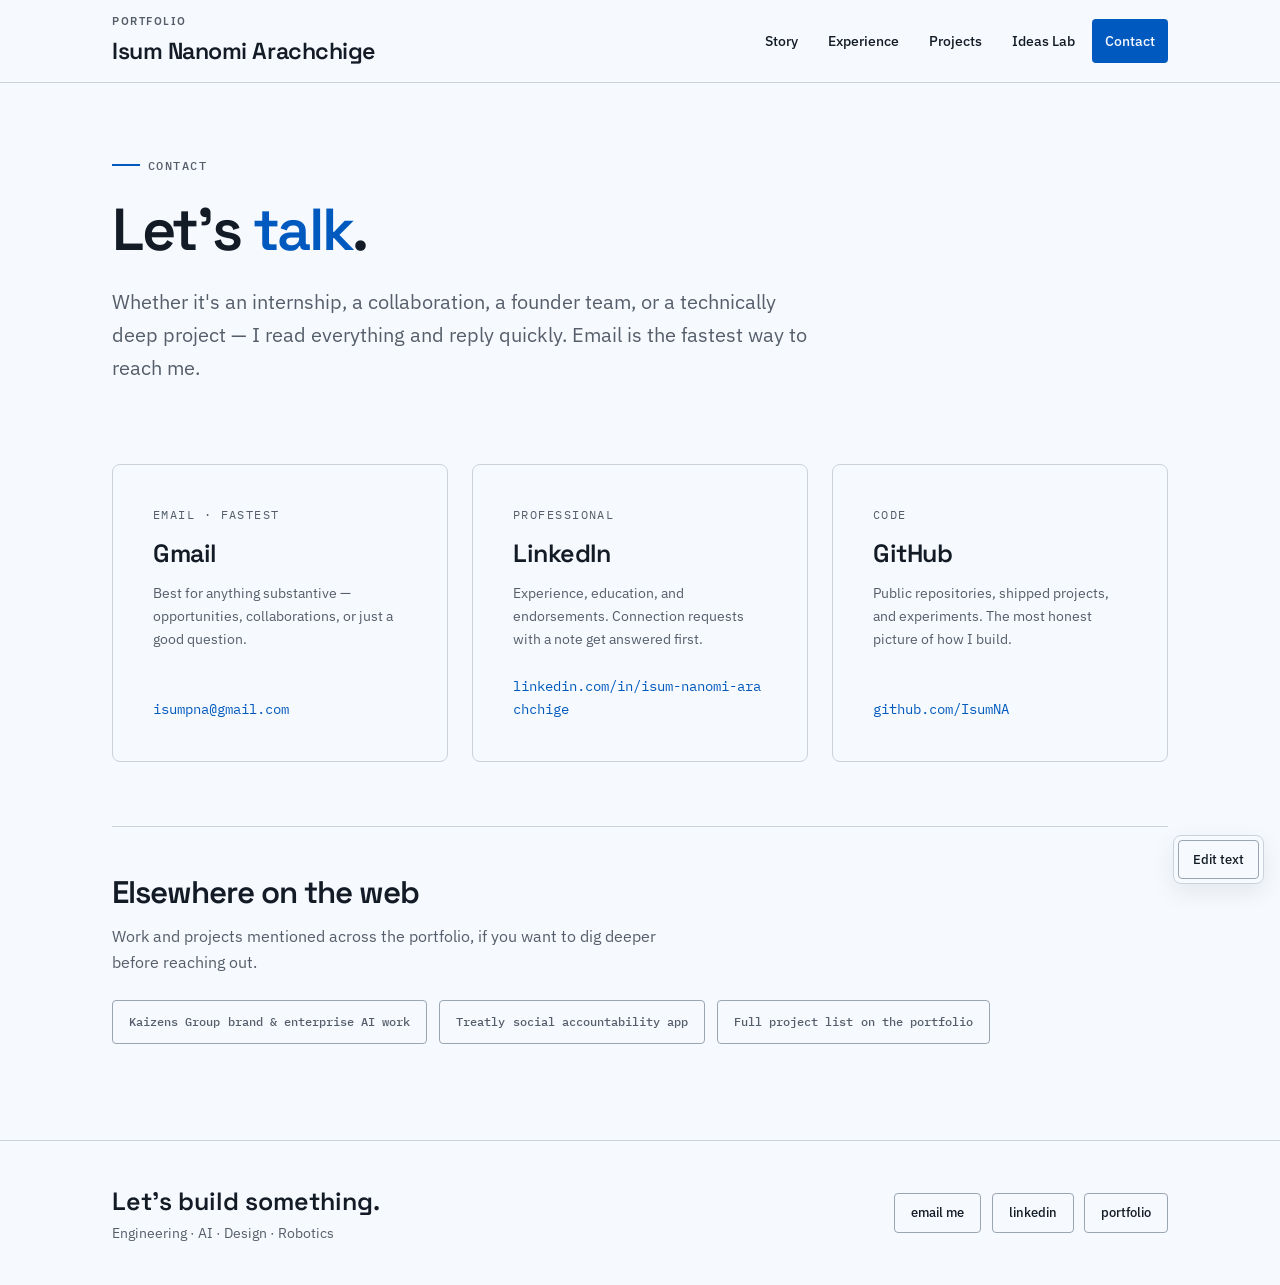
==== contact.html @ bbd3ed32 "Add separate contact page with all links Move contact out of the mailto-only nav button into a dedic" ====
<!DOCTYPE html>
<html lang="en">
<head>
<meta charset="UTF-8">
<meta name="viewport" content="width=device-width, initial-scale=1.0">
<meta name="description" content="Contact Isum Nanomi Arachchige — email, LinkedIn, GitHub, and other links.">
<title>Contact — Isum Nanomi Arachchige</title>
<link rel="preconnect" href="https://fonts.googleapis.com">
<link rel="preconnect" href="https://fonts.gstatic.com" crossorigin>
<link href="https://fonts.googleapis.com/css2?family=IBM+Plex+Mono:wght@400;500&family=IBM+Plex+Sans:wght@400;500;600&family=Space+Grotesk:wght@500;600&display=swap" rel="stylesheet">
<link rel="stylesheet" href="tokens.css">
<style>
/* Hallmark · genre: modern-minimal · theme: Cobalt · standalone contact page matching index.html */
*,*::before,*::after{box-sizing:border-box;margin:0;padding:0}
html{scroll-behavior:smooth}
@media(prefers-reduced-motion:reduce){html{scroll-behavior:auto}*,*::before,*::after{animation:none!important;transition:none!important}}
body{
  background:var(--color-paper);
  color:var(--color-ink);
  font-family:var(--font-body);
  font-size:16px;
  line-height:1.65;
  overflow-x:hidden;
}
a{color:var(--color-accent);text-decoration:none}
a:hover{text-decoration:underline}
.wrap{max-width:var(--page-max);margin:0 auto;padding:0 var(--page-gutter)}

.site-nav{
  position:sticky;
  top:0;
  z-index:var(--z-sticky);
  min-height:var(--nav-h);
  display:flex;
  align-items:center;
  border-block-end:var(--rule-hair) solid var(--color-rule);
  background:var(--color-paper);
}
.site-nav .wrap{
  width:100%;
  display:flex;
  align-items:center;
  justify-content:space-between;
  gap:var(--space-xl);
  padding-block:var(--space-sm);
}
.brand{display:flex;flex-direction:column;gap:2px;color:inherit;text-align:left}
.brand:hover{text-decoration:none}
.brand small{font-size:11px;letter-spacing:.14em;text-transform:uppercase;color:var(--color-muted);font-weight:600}
.brand strong{font-family:var(--font-display);font-size:clamp(1.15rem,2.5vw,1.45rem);font-weight:600;letter-spacing:-.02em}
.nav-links{display:flex;gap:var(--space-2xs);list-style:none;flex-wrap:wrap}
.nav-links a{
  display:inline-flex;
  align-items:center;
  min-height:var(--control-h);
  font-size:14px;
  font-weight:500;
  color:var(--color-ink);
  padding-inline:var(--space-sm);
  border-radius:var(--radius-xs);
  border:1px solid transparent;
  transition:background var(--dur-micro) var(--ease-out);
}
.nav-links a:hover{background:var(--color-paper-2);text-decoration:none}
.nav-links a.btn-contact{background:var(--color-accent);color:var(--color-accent-ink)}
.nav-links a.btn-contact:hover{background:var(--color-accent);color:var(--color-accent-ink)}

.contact-hero{padding-block:var(--space-2xl) var(--space-xl)}
.eyebrow{
  display:inline-flex;
  align-items:center;
  gap:8px;
  font-family:var(--font-mono);
  font-size:12px;
  font-weight:500;
  letter-spacing:.12em;
  text-transform:uppercase;
  color:var(--color-muted);
  margin-block-end:var(--space-lg);
}
.eyebrow::before{content:'';width:28px;height:2px;background:var(--color-accent)}
.contact-hero h1{
  max-width:16ch;
  font-family:var(--font-display);
  font-size:var(--text-display-s);
  font-weight:600;
  line-height:1.04;
  letter-spacing:-.04em;
}
.contact-hero h1 em{font-style:normal;color:var(--color-accent)}
.contact-hero .lead{
  max-width:58ch;
  color:var(--color-muted);
  font-size:var(--text-md);
  margin-block-start:var(--space-lg);
}

.contact-section{padding-block:var(--space-xl) var(--space-3xl)}
.channel-grid{display:grid;grid-template-columns:repeat(3,minmax(0,1fr));gap:var(--space-lg)}
.channel-card{
  display:flex;
  flex-direction:column;
  gap:var(--space-xs);
  padding:var(--space-xl);
  border:var(--rule-hair) solid var(--color-rule);
  border-radius:var(--radius-md);
  background:var(--color-paper);
  color:inherit;
  transition:background var(--dur-short) var(--ease-out);
}
.channel-card:hover{background:var(--color-paper-2);text-decoration:none}
.channel-card .ch-label{
  font-family:var(--font-mono);
  font-size:var(--text-xs);
  letter-spacing:.12em;
  text-transform:uppercase;
  color:var(--color-muted);
}
.channel-card h2{
  font-family:var(--font-display);
  font-size:var(--text-lg);
  font-weight:600;
  letter-spacing:-.02em;
  color:var(--color-ink);
}
.channel-card p{color:var(--color-muted);font-size:var(--text-sm)}
.channel-card .ch-value{
  margin-block-start:auto;
  padding-block-start:var(--space-md);
  font-family:var(--font-mono);
  font-size:var(--text-sm);
  color:var(--color-accent);
  word-break:break-all;
}

.elsewhere{
  margin-block-start:var(--space-2xl);
  padding-block-start:var(--space-xl);
  border-block-start:var(--rule-hair) solid var(--color-rule);
}
.elsewhere h2{
  font-family:var(--font-display);
  font-size:var(--text-xl);
  font-weight:600;
  letter-spacing:-.03em;
  margin-block-end:var(--space-2xs);
}
.elsewhere > p{color:var(--color-muted);max-width:58ch;margin-block-end:var(--space-lg)}
.link-list{display:flex;flex-wrap:wrap;gap:var(--space-sm);list-style:none}
.link-list a{
  display:inline-flex;
  align-items:center;
  gap:8px;
  min-height:var(--control-h);
  padding-inline:var(--space-md);
  font-size:14px;
  font-weight:500;
  color:var(--color-ink);
  border:var(--rule-hair) solid var(--color-rule-strong);
  border-radius:var(--radius-xs);
  background:var(--color-paper);
  transition:background var(--dur-micro) var(--ease-out);
}
.link-list a:hover{background:var(--color-paper-2);text-decoration:none}
.link-list a span{font-family:var(--font-mono);font-size:var(--text-xs);color:var(--color-muted)}

.site-footer{
  padding-block:var(--space-xl);
  border-block-start:var(--rule-hair) solid var(--color-rule);
  color:var(--color-muted);
}
.site-footer .wrap{display:flex;flex-wrap:wrap;align-items:center;justify-content:space-between;gap:var(--space-lg)}
.site-footer h2{font-family:var(--font-display);font-size:var(--text-lg);font-weight:600;color:var(--color-ink)}
.site-footer p{font-size:14px}
.flinks{display:flex;flex-wrap:wrap;gap:.65rem}
.flinks a{
  font-size:13px;
  font-weight:500;
  padding:8px 16px;
  border-radius:var(--radius-xs);
  border:var(--rule-hair) solid var(--color-rule-strong);
  color:var(--color-ink);
}
.flinks a:hover{background:var(--color-paper-2);text-decoration:none}

.edit-toolbar{
  position:fixed;
  inset:auto var(--space-md) var(--space-md) auto;
  z-index:var(--z-toast);
  display:flex;
  align-items:center;
  gap:var(--space-2xs);
  padding:var(--space-2xs);
  border:var(--rule-hair) solid var(--color-rule);
  border-radius:var(--radius-md);
  background:var(--color-paper);
  box-shadow:var(--shadow-tight);
}
.edit-toolbar__status{
  display:none;
  padding-inline:var(--space-sm);
  font:500 var(--text-xs)/1.2 var(--font-mono);
  color:var(--color-muted);
  white-space:nowrap;
}
.edit-btn{
  font:inherit;
  font-size:13px;
  font-weight:500;
  padding:8px 14px;
  border:var(--rule-hair) solid var(--color-rule-strong);
  border-radius:var(--radius-xs);
  background:var(--color-paper);
  color:var(--color-ink);
  cursor:pointer;
}
.edit-btn:hover{background:var(--color-paper-2)}
.edit-btn[data-variant="primary"]{background:var(--color-accent);color:var(--color-accent-ink);border-color:var(--color-accent)}
.edit-toolbar [data-edit-action="save"],.edit-toolbar [data-edit-action="cancel"],.edit-toolbar [data-edit-action="reset"]{display:none}
.is-editing .edit-toolbar__status,
.is-editing .edit-toolbar [data-edit-action="save"],
.is-editing .edit-toolbar [data-edit-action="cancel"],
.is-editing .edit-toolbar [data-edit-action="reset"]{display:inline-flex}
.is-editing .edit-toolbar [data-edit-action="edit"]{display:none}
.editable-fragment[contenteditable="true"]{
  background:var(--color-paper-2);
  outline:2px dashed var(--color-accent);
  outline-offset:2px;
  border-radius:2px;
}

@media(max-width:59.99rem){
  .channel-grid{grid-template-columns:1fr}
}
@media(max-width:39.99rem){
  .contact-hero{padding-block:var(--space-xl)}
  .contact-hero h1{font-size:clamp(2.35rem,12vw,3rem)}
  .nav-links a{font-size:12px;padding-inline:10px}
  .site-footer .wrap{display:grid;grid-template-columns:1fr}
  .edit-toolbar{inset:auto var(--space-sm) var(--space-sm)}
  .edit-toolbar__status{display:none!important}
}
</style>
</head>
<body>

<div class="edit-toolbar" id="edit-toolbar" aria-label="Page text editor">
  <span class="edit-toolbar__status" id="edit-status" aria-live="polite">Text changes save on this browser</span>
  <button class="edit-btn" type="button" data-edit-action="edit">Edit text</button>
  <button class="edit-btn" type="button" data-edit-action="save" data-variant="primary">Save changes</button>
  <button class="edit-btn" type="button" data-edit-action="cancel">Cancel</button>
  <button class="edit-btn" type="button" data-edit-action="reset">Reset</button>
</div>

<header class="site-nav">
  <div class="wrap">
    <a class="brand" href="index.html" aria-label="Go to portfolio home">
      <small>Portfolio</small>
      <strong>Isum Nanomi Arachchige</strong>
    </a>
    <ul class="nav-links">
      <li><a href="index.html#story">Story</a></li>
      <li><a href="index.html#experience">Experience</a></li>
      <li><a href="index.html#projects">Projects</a></li>
      <li><a href="index.html#ideas">Ideas Lab</a></li>
      <li><a href="contact.html" class="btn-contact" aria-current="page">Contact</a></li>
    </ul>
  </div>
</header>

<main>
  <section class="contact-hero wrap">
    <div class="eyebrow">Contact</div>
    <h1>Let's <em>talk</em>.</h1>
    <p class="lead">Whether it's an internship, a collaboration, a founder team, or a technically deep project — I read everything and reply quickly. Email is the fastest way to reach me.</p>
  </section>

  <section class="contact-section wrap">
    <div class="channel-grid">
      <a class="channel-card" href="mailto:isumpna@gmail.com">
        <span class="ch-label">Email · fastest</span>
        <h2>Gmail</h2>
        <p>Best for anything substantive — opportunities, collaborations, or just a good question.</p>
        <span class="ch-value">isumpna@gmail.com</span>
      </a>
      <a class="channel-card" href="https://linkedin.com/in/isum-nanomi-arachchige/" target="_blank" rel="noopener">
        <span class="ch-label">Professional</span>
        <h2>LinkedIn</h2>
        <p>Experience, education, and endorsements. Connection requests with a note get answered first.</p>
        <span class="ch-value">linkedin.com/in/isum-nanomi-arachchige</span>
      </a>
      <a class="channel-card" href="https://github.com/IsumNA" target="_blank" rel="noopener">
        <span class="ch-label">Code</span>
        <h2>GitHub</h2>
        <p>Public repositories, shipped projects, and experiments. The most honest picture of how I build.</p>
        <span class="ch-value">github.com/IsumNA</span>
      </a>
    </div>

    <div class="elsewhere">
      <h2>Elsewhere on the web</h2>
      <p>Work and projects mentioned across the portfolio, if you want to dig deeper before reaching out.</p>
      <ul class="link-list">
        <li><a href="https://kaizens.co.uk" target="_blank" rel="noopener">Kaizens Group <span>brand &amp; enterprise AI work</span></a></li>
        <li><a href="https://github.com/IsumNA/Treatly" target="_blank" rel="noopener">Treatly <span>social accountability app</span></a></li>
        <li><a href="index.html#projects">Full project list <span>on the portfolio</span></a></li>
      </ul>
    </div>
  </section>
</main>

<footer class="site-footer">
  <div class="wrap">
    <div><h2>Let's build something.</h2><p>Engineering · AI · Design · Robotics</p></div>
    <div class="flinks">
      <a href="mailto:isumpna@gmail.com">email me</a>
      <a href="https://linkedin.com/in/isum-nanomi-arachchige/" target="_blank" rel="noopener">linkedin</a>
      <a href="index.html">portfolio</a>
    </div>
  </div>
</footer>

<script>
/* Same editable-text behaviour as the main site, scoped to this page with its own storage key. */
(function () {
  var STORAGE_KEY = 'isumContact_textEdits_v1';
  var VERSION = 1;
  var fragments = [];
  var original = {};
  var editing = false;

  function loadEdits () {
    try {
      var parsed = JSON.parse(localStorage.getItem(STORAGE_KEY) || '{}');
      return parsed && parsed.version === VERSION && parsed.changes ? parsed.changes : {};
    } catch (e) { return {}; }
  }

  function setStatus (message) {
    var status = document.getElementById('edit-status');
    if (status) status.textContent = message;
  }

  function init () {
    var scopes = [document.querySelector('.site-nav'), document.querySelector('main'), document.querySelector('.site-footer')].filter(Boolean);
    var textNodes = [];
    scopes.forEach(function (scope) {
      var walker = document.createTreeWalker(scope, NodeFilter.SHOW_TEXT, {
        acceptNode: function (node) {
          var parent = node.parentElement;
          if (!parent || !node.nodeValue || !node.nodeValue.trim()) return NodeFilter.FILTER_REJECT;
          if (parent.closest('script,style,.edit-toolbar')) return NodeFilter.FILTER_REJECT;
          return NodeFilter.FILTER_ACCEPT;
        },
      });
      var node;
      while ((node = walker.nextNode())) textNodes.push(node);
    });

    textNodes.forEach(function (node, index) {
      var value = node.nodeValue;
      var leading = value.match(/^\s*/)[0];
      var trailing = value.match(/\s*$/)[0];
      var core = value.slice(leading.length, value.length - trailing.length);
      if (!core) return;
      var key = 'text-' + index;
      var span = document.createElement('span');
      span.className = 'editable-fragment';
      span.dataset.editKey = key;
      span.textContent = core;
      span.spellcheck = true;
      var fragment = document.createDocumentFragment();
      if (leading) fragment.appendChild(document.createTextNode(leading));
      fragment.appendChild(span);
      if (trailing) fragment.appendChild(document.createTextNode(trailing));
      node.parentNode.replaceChild(fragment, node);
      original[key] = core;
      fragments.push(span);
    });

    applyEdits(loadEdits());
    bind();
  }

  function applyEdits (changes) {
    fragments.forEach(function (span) {
      var key = span.dataset.editKey;
      if (Object.prototype.hasOwnProperty.call(changes, key)) span.textContent = String(changes[key]);
    });
  }

  function setEditing (enabled) {
    editing = !!enabled;
    document.body.classList.toggle('is-editing', editing);
    fragments.forEach(function (span) { span.contentEditable = editing ? 'true' : 'false'; });
    setStatus(editing ? 'Editing text — links are paused' : 'Text changes save on this browser');
    if (editing && fragments[0]) fragments[0].focus();
  }

  function saveEdits () {
    var changes = {};
    fragments.forEach(function (span) { changes[span.dataset.editKey] = span.textContent; });
    localStorage.setItem(STORAGE_KEY, JSON.stringify({ version: VERSION, savedAt: new Date().toISOString(), changes: changes }));
    setEditing(false);
    setStatus('Saved on this browser');
  }

  function cancelEdits () {
    var saved = loadEdits();
    fragments.forEach(function (span) {
      var key = span.dataset.editKey;
      span.textContent = Object.prototype.hasOwnProperty.call(saved, key) ? saved[key] : original[key];
    });
    setEditing(false);
    setStatus('Unsaved changes discarded');
  }

  function resetEdits () {
    if (!window.confirm('Reset all contact page text edits saved in this browser?')) return;
    localStorage.removeItem(STORAGE_KEY);
    fragments.forEach(function (span) { span.textContent = original[span.dataset.editKey]; });
    setEditing(false);
    setStatus('Text reset to the published version');
  }

  function bind () {
    var toolbar = document.getElementById('edit-toolbar');
    if (!toolbar) return;
    toolbar.addEventListener('click', function (event) {
      var button = event.target.closest('[data-edit-action]');
      if (!button) return;
      var action = button.dataset.editAction;
      if (action === 'edit') setEditing(true);
      if (action === 'save') saveEdits();
      if (action === 'cancel') cancelEdits();
      if (action === 'reset') resetEdits();
    });
    document.addEventListener('click', function (event) {
      if (editing && event.target.closest('.editable-fragment')) {
        event.preventDefault();
        event.stopPropagation();
      }
    }, true);
    document.addEventListener('keydown', function (event) {
      if (!editing || !event.target.closest('.editable-fragment')) return;
      if (event.key === 'Enter') event.preventDefault();
      if (event.key === 'Escape') cancelEdits();
    });
  }

  if (document.readyState === 'loading') document.addEventListener('DOMContentLoaded', init);
  else init();
})();
</script>
</body>
</html>
---- tokens.css ----
/* Hallmark · Cobalt tokens · light / geometric-sans / restrained-blue */
:root {
  --color-paper: oklch(98% 0.006 255);
  --color-paper-2: oklch(95% 0.008 255);
  --color-paper-3: oklch(92% 0.012 255);
  --color-ink: oklch(22% 0.025 255);
  --color-ink-2: oklch(34% 0.025 255);
  --color-muted: oklch(48% 0.022 255);
  --color-rule: oklch(86% 0.014 255);
  --color-rule-strong: oklch(72% 0.025 255);
  --color-accent: oklch(48% 0.18 255);
  --color-accent-ink: oklch(98% 0.006 255);
  --color-focus: oklch(56% 0.19 255);
  --color-refract: oklch(70% 0.08 255);
  --color-error: oklch(52% 0.18 28);
  --color-success: oklch(48% 0.12 150);

  --font-display: "Space Grotesk", "Segoe UI", sans-serif;
  --font-body: "IBM Plex Sans", "Segoe UI", sans-serif;
  --font-mono: "IBM Plex Mono", "Cascadia Mono", monospace;

  --space-3xs: 0.125rem;
  --space-2xs: 0.25rem;
  --space-xs: 0.5rem;
  --space-sm: 0.75rem;
  --space-md: 1rem;
  --space-lg: 1.5rem;
  --space-xl: 2.5rem;
  --space-2xl: 4rem;
  --space-3xl: 6rem;
  --space-4xl: 9rem;

  --text-xs: 0.75rem;
  --text-sm: 0.875rem;
  --text-base: 1rem;
  --text-md: 1.25rem;
  --text-lg: 1.5625rem;
  --text-xl: 1.953rem;
  --text-2xl: 2.441rem;
  --text-3xl: 3.052rem;
  --text-4xl: 3.815rem;
  --text-display-s: clamp(2.5rem, 4vw + 0.5rem, 4.5rem);

  --ease-out: cubic-bezier(0.16, 1, 0.3, 1);
  --ease-in: cubic-bezier(0.7, 0, 0.84, 0);
  --ease-in-out: cubic-bezier(0.65, 0, 0.35, 1);
  --dur-micro: 120ms;
  --dur-short: 220ms;
  --dur-long: 420ms;

  --rule-hair: 1px;
  --rule-focus: 2px;
  --rule-accent: 2px;
  --radius-xs: 0.25rem;
  --radius-md: 0.5rem;
  --radius-lg: 0.75rem;
  --radius-pill: 999px;
  --control-h: 2.75rem;
  --page-max: 72rem;
  --page-gutter: clamp(1rem, 4vw, 3rem);
  --shadow-tight: 0 8px 24px oklch(22% 0.025 255 / 0.08);

  --z-base: 1;
  --z-raised: 10;
  --z-dropdown: 100;
  --z-sticky: 200;
  --z-modal: 400;
  --z-toast: 500;
  --z-tooltip: 600;

  /* Compatibility aliases for the existing single-file site. */
  --bg: var(--color-paper);
  --surface: var(--color-paper-2);
  --ink: var(--color-ink);
  --muted: var(--color-muted);
  --line: var(--color-rule);
  --accent: var(--color-accent);
  --accent-soft: var(--color-paper-3);
  --accent-2: var(--color-refract);
  --serif: var(--font-display);
  --sans: var(--font-body);
  --mono: var(--font-mono);
  --shadow: var(--shadow-tight);
  --radius: var(--radius-md);
  --nav-h: 4.5rem;
  --yellow: var(--color-accent);
}
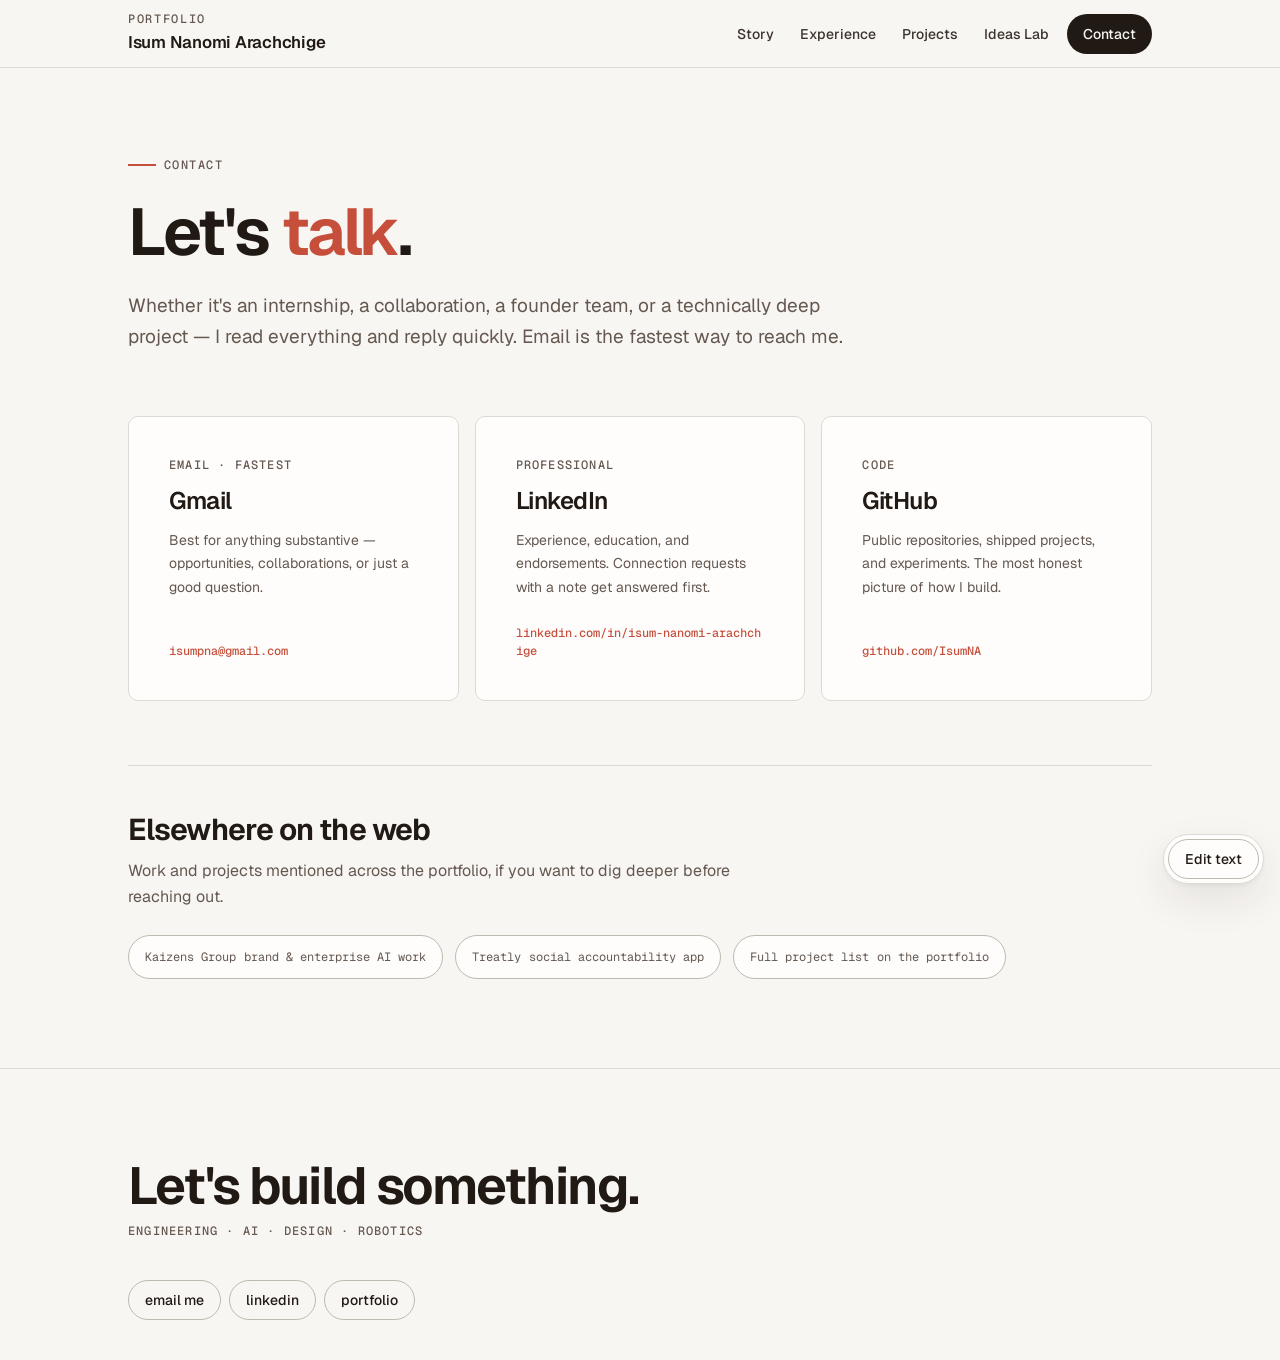
==== commit 3d9f9a9c: "Redesign whole site on one consolidated design system (Coral) Replace the three accumulated, mutuall" ====
--- a/contact.html
+++ b/contact.html
@@ -7,24 +7,27 @@
 <title>Contact — Isum Nanomi Arachchige</title>
 <link rel="preconnect" href="https://fonts.googleapis.com">
 <link rel="preconnect" href="https://fonts.gstatic.com" crossorigin>
-<link href="https://fonts.googleapis.com/css2?family=IBM+Plex+Mono:wght@400;500&family=IBM+Plex+Sans:wght@400;500;600&family=Space+Grotesk:wght@500;600&display=swap" rel="stylesheet">
+<link href="https://fonts.googleapis.com/css2?family=Geist:wght@400..700&family=Geist+Mono:wght@400..500&display=swap" rel="stylesheet">
 <link rel="stylesheet" href="tokens.css">
 <style>
-/* Hallmark · genre: modern-minimal · theme: Cobalt · standalone contact page matching index.html */
+/* Hallmark · genre: modern-minimal · macrostructure: Stat-Led (family) · theme: Coral · nav: N9 · footer: Ft5
+ * standalone contact page — shares the consolidated system in index.html */
 *,*::before,*::after{box-sizing:border-box;margin:0;padding:0}
 html{scroll-behavior:smooth}
-@media(prefers-reduced-motion:reduce){html{scroll-behavior:auto}*,*::before,*::after{animation:none!important;transition:none!important}}
+html,body{overflow-x:clip}
 body{
   background:var(--color-paper);
   color:var(--color-ink);
   font-family:var(--font-body);
-  font-size:16px;
-  line-height:1.65;
-  overflow-x:hidden;
+  font-size:var(--text-base);
+  line-height:1.6;
+  -webkit-font-smoothing:antialiased;
 }
 a{color:var(--color-accent);text-decoration:none}
 a:hover{text-decoration:underline}
-.wrap{max-width:var(--page-max);margin:0 auto;padding:0 var(--page-gutter)}
+::selection{background:var(--color-accent-soft)}
+:focus-visible{outline:var(--rule-focus) solid var(--color-focus);outline-offset:2px}
+.wrap{max-width:var(--page-max);margin-inline:auto;padding-inline:var(--page-gutter)}
 
 .site-nav{
   position:sticky;
@@ -34,69 +37,85 @@
   display:flex;
   align-items:center;
   border-block-end:var(--rule-hair) solid var(--color-rule);
-  background:var(--color-paper);
+  background:color-mix(in oklch,var(--color-paper) 88%,transparent);
+  backdrop-filter:blur(12px) saturate(120%);
 }
 .site-nav .wrap{
   width:100%;
   display:flex;
   align-items:center;
   justify-content:space-between;
-  gap:var(--space-xl);
+  gap:var(--space-lg);
   padding-block:var(--space-sm);
 }
-.brand{display:flex;flex-direction:column;gap:2px;color:inherit;text-align:left}
+.brand{display:flex;flex-direction:column;gap:1px;color:inherit;text-align:left}
 .brand:hover{text-decoration:none}
-.brand small{font-size:11px;letter-spacing:.14em;text-transform:uppercase;color:var(--color-muted);font-weight:600}
-.brand strong{font-family:var(--font-display);font-size:clamp(1.15rem,2.5vw,1.45rem);font-weight:600;letter-spacing:-.02em}
-.nav-links{display:flex;gap:var(--space-2xs);list-style:none;flex-wrap:wrap}
+.brand small{
+  font:500 var(--text-xs)/1.3 var(--font-mono);
+  letter-spacing:.14em;
+  text-transform:uppercase;
+  color:var(--color-muted);
+}
+.brand strong{
+  font-family:var(--font-display);
+  font-size:1.05rem;
+  font-weight:600;
+  letter-spacing:-.015em;
+  white-space:nowrap;
+}
+.nav-links{display:flex;align-items:center;gap:var(--space-3xs);list-style:none;flex-wrap:wrap}
 .nav-links a{
   display:inline-flex;
   align-items:center;
-  min-height:var(--control-h);
-  font-size:14px;
-  font-weight:500;
-  color:var(--color-ink);
+  min-height:2.5rem;
   padding-inline:var(--space-sm);
-  border-radius:var(--radius-xs);
-  border:1px solid transparent;
-  transition:background var(--dur-micro) var(--ease-out);
-}
-.nav-links a:hover{background:var(--color-paper-2);text-decoration:none}
-.nav-links a.btn-contact{background:var(--color-accent);color:var(--color-accent-ink)}
-.nav-links a.btn-contact:hover{background:var(--color-accent);color:var(--color-accent-ink)}
-
-.contact-hero{padding-block:var(--space-2xl) var(--space-xl)}
+  font:500 var(--text-sm)/1 var(--font-body);
+  color:var(--color-ink-2);
+  border-radius:var(--radius-pill);
+  white-space:nowrap;
+  transition:background-color var(--dur-short) var(--ease-out),color var(--dur-short) var(--ease-out);
+}
+.nav-links a:hover{background:var(--color-paper-3);color:var(--color-ink);text-decoration:none}
+.nav-links a.btn-contact{
+  margin-inline-start:var(--space-2xs);
+  padding-inline:var(--space-md);
+  background:var(--color-ink);
+  color:var(--color-paper);
+}
+.nav-links a.btn-contact:hover{background:var(--color-ink-2);color:var(--color-paper)}
+
+.contact-hero{padding-block:clamp(3rem,7vw,5rem) var(--space-xl)}
 .eyebrow{
   display:inline-flex;
   align-items:center;
-  gap:8px;
-  font-family:var(--font-mono);
-  font-size:12px;
-  font-weight:500;
+  gap:var(--space-xs);
+  font:500 var(--text-xs)/1.4 var(--font-mono);
   letter-spacing:.12em;
   text-transform:uppercase;
   color:var(--color-muted);
   margin-block-end:var(--space-lg);
 }
-.eyebrow::before{content:'';width:28px;height:2px;background:var(--color-accent)}
+.eyebrow::before{content:'';width:1.75rem;height:2px;background:var(--color-accent)}
 .contact-hero h1{
   max-width:16ch;
   font-family:var(--font-display);
   font-size:var(--text-display-s);
-  font-weight:600;
-  line-height:1.04;
-  letter-spacing:-.04em;
+  font-weight:650;
+  line-height:1.03;
+  letter-spacing:-.035em;
+  text-wrap:balance;
 }
 .contact-hero h1 em{font-style:normal;color:var(--color-accent)}
 .contact-hero .lead{
-  max-width:58ch;
+  max-width:56ch;
   color:var(--color-muted);
   font-size:var(--text-md);
+  line-height:1.65;
   margin-block-start:var(--space-lg);
 }
 
-.contact-section{padding-block:var(--space-xl) var(--space-3xl)}
-.channel-grid{display:grid;grid-template-columns:repeat(3,minmax(0,1fr));gap:var(--space-lg)}
+.contact-section{padding-block:var(--space-lg) clamp(3.5rem,7vw,var(--space-3xl))}
+.channel-grid{display:grid;grid-template-columns:repeat(3,minmax(0,1fr));gap:var(--space-md)}
 .channel-card{
   display:flex;
   flex-direction:column;
@@ -104,15 +123,14 @@
   padding:var(--space-xl);
   border:var(--rule-hair) solid var(--color-rule);
   border-radius:var(--radius-md);
-  background:var(--color-paper);
+  background:var(--color-card);
   color:inherit;
-  transition:background var(--dur-short) var(--ease-out);
-}
-.channel-card:hover{background:var(--color-paper-2);text-decoration:none}
+  transition:border-color var(--dur-short) var(--ease-out),box-shadow var(--dur-short) var(--ease-out);
+}
+.channel-card:hover{border-color:var(--color-rule-strong);box-shadow:var(--shadow-tight);text-decoration:none}
 .channel-card .ch-label{
-  font-family:var(--font-mono);
-  font-size:var(--text-xs);
-  letter-spacing:.12em;
+  font:500 var(--text-xs)/1.4 var(--font-mono);
+  letter-spacing:.1em;
   text-transform:uppercase;
   color:var(--color-muted);
 }
@@ -123,12 +141,11 @@
   letter-spacing:-.02em;
   color:var(--color-ink);
 }
-.channel-card p{color:var(--color-muted);font-size:var(--text-sm)}
+.channel-card p{color:var(--color-muted);font-size:var(--text-sm);line-height:1.7}
 .channel-card .ch-value{
   margin-block-start:auto;
   padding-block-start:var(--space-md);
-  font-family:var(--font-mono);
-  font-size:var(--text-sm);
+  font:500 var(--text-xs)/1.5 var(--font-mono);
   color:var(--color-accent);
   word-break:break-all;
 }
@@ -141,45 +158,60 @@
 .elsewhere h2{
   font-family:var(--font-display);
   font-size:var(--text-xl);
-  font-weight:600;
+  font-weight:650;
   letter-spacing:-.03em;
   margin-block-end:var(--space-2xs);
 }
-.elsewhere > p{color:var(--color-muted);max-width:58ch;margin-block-end:var(--space-lg)}
+.elsewhere > p{color:var(--color-muted);max-width:56ch;line-height:1.65;margin-block-end:var(--space-lg)}
 .link-list{display:flex;flex-wrap:wrap;gap:var(--space-sm);list-style:none}
 .link-list a{
   display:inline-flex;
   align-items:center;
-  gap:8px;
+  gap:var(--space-xs);
   min-height:var(--control-h);
   padding-inline:var(--space-md);
-  font-size:14px;
-  font-weight:500;
+  font:500 var(--text-sm)/1 var(--font-body);
   color:var(--color-ink);
   border:var(--rule-hair) solid var(--color-rule-strong);
-  border-radius:var(--radius-xs);
-  background:var(--color-paper);
-  transition:background var(--dur-micro) var(--ease-out);
+  border-radius:var(--radius-pill);
+  background:var(--color-card);
+  transition:background-color var(--dur-short) var(--ease-out);
 }
 .link-list a:hover{background:var(--color-paper-2);text-decoration:none}
-.link-list a span{font-family:var(--font-mono);font-size:var(--text-xs);color:var(--color-muted)}
+.link-list a span{font:400 var(--text-xs)/1 var(--font-mono);color:var(--color-muted)}
 
 .site-footer{
-  padding-block:var(--space-xl);
   border-block-start:var(--rule-hair) solid var(--color-rule);
-  color:var(--color-muted);
-}
-.site-footer .wrap{display:flex;flex-wrap:wrap;align-items:center;justify-content:space-between;gap:var(--space-lg)}
-.site-footer h2{font-family:var(--font-display);font-size:var(--text-lg);font-weight:600;color:var(--color-ink)}
-.site-footer p{font-size:14px}
-.flinks{display:flex;flex-wrap:wrap;gap:.65rem}
+  padding-block:clamp(3rem,7vw,var(--space-3xl)) var(--space-xl);
+  color:var(--color-muted);
+}
+.site-footer .wrap{display:grid;gap:var(--space-xl)}
+.site-footer h2{
+  font-family:var(--font-display);
+  font-size:clamp(2rem,4.5vw,3.25rem);
+  font-weight:650;
+  line-height:1.05;
+  letter-spacing:-.035em;
+  color:var(--color-ink);
+  max-width:20ch;
+  margin-block-end:var(--space-xs);
+}
+.site-footer p{
+  font:500 var(--text-xs)/1.5 var(--font-mono);
+  letter-spacing:.1em;
+  text-transform:uppercase;
+}
+.flinks{display:flex;flex-wrap:wrap;gap:var(--space-xs)}
 .flinks a{
-  font-size:13px;
-  font-weight:500;
-  padding:8px 16px;
-  border-radius:var(--radius-xs);
+  display:inline-flex;
+  align-items:center;
+  min-height:2.5rem;
+  padding-inline:var(--space-md);
+  font:500 var(--text-sm)/1 var(--font-body);
+  color:var(--color-ink);
   border:var(--rule-hair) solid var(--color-rule-strong);
-  color:var(--color-ink);
+  border-radius:var(--radius-pill);
+  transition:background-color var(--dur-short) var(--ease-out);
 }
 .flinks a:hover{background:var(--color-paper-2);text-decoration:none}
 
@@ -190,11 +222,12 @@
   display:flex;
   align-items:center;
   gap:var(--space-2xs);
+  max-width:calc(100% - (var(--space-md) * 2));
   padding:var(--space-2xs);
   border:var(--rule-hair) solid var(--color-rule);
-  border-radius:var(--radius-md);
-  background:var(--color-paper);
-  box-shadow:var(--shadow-tight);
+  border-radius:var(--radius-pill);
+  background:var(--color-card);
+  box-shadow:var(--shadow-lift);
 }
 .edit-toolbar__status{
   display:none;
@@ -204,18 +237,23 @@
   white-space:nowrap;
 }
 .edit-btn{
-  font:inherit;
-  font-size:13px;
-  font-weight:500;
-  padding:8px 14px;
+  display:inline-flex;
+  align-items:center;
+  min-height:2.5rem;
+  padding-inline:var(--space-md);
+  font:500 var(--text-sm)/1 var(--font-body);
+  color:var(--color-ink);
   border:var(--rule-hair) solid var(--color-rule-strong);
-  border-radius:var(--radius-xs);
-  background:var(--color-paper);
-  color:var(--color-ink);
+  border-radius:var(--radius-pill);
+  background:var(--color-card);
   cursor:pointer;
+  white-space:nowrap;
+  transition:background-color var(--dur-short) var(--ease-out),transform var(--dur-micro) var(--ease-out);
 }
 .edit-btn:hover{background:var(--color-paper-2)}
-.edit-btn[data-variant="primary"]{background:var(--color-accent);color:var(--color-accent-ink);border-color:var(--color-accent)}
+.edit-btn:active{transform:translateY(1px)}
+.edit-btn[data-variant="primary"]{background:var(--color-ink);color:var(--color-paper);border-color:var(--color-ink)}
+.edit-btn[data-variant="primary"]:hover{background:var(--color-ink-2)}
 .edit-toolbar [data-edit-action="save"],.edit-toolbar [data-edit-action="cancel"],.edit-toolbar [data-edit-action="reset"]{display:none}
 .is-editing .edit-toolbar__status,
 .is-editing .edit-toolbar [data-edit-action="save"],
@@ -223,22 +261,56 @@
 .is-editing .edit-toolbar [data-edit-action="reset"]{display:inline-flex}
 .is-editing .edit-toolbar [data-edit-action="edit"]{display:none}
 .editable-fragment[contenteditable="true"]{
-  background:var(--color-paper-2);
-  outline:2px dashed var(--color-accent);
+  border-radius:var(--radius-xs);
+  outline:var(--rule-focus) dashed color-mix(in oklch,var(--color-accent) 60%,transparent);
   outline-offset:2px;
-  border-radius:2px;
-}
+  background:color-mix(in oklch,var(--color-accent) 7%,transparent);
+  cursor:text;
+}
+.editable-fragment[contenteditable="true"]:focus{outline-style:solid;background:color-mix(in oklch,var(--color-accent) 12%,transparent)}
+.editable-box{position:relative}
+.editable-box.is-removed{display:none!important}
+.box-remove-btn{
+  position:absolute;
+  inset:var(--space-xs) var(--space-xs) auto auto;
+  z-index:var(--z-raised);
+  display:none;
+  align-items:center;
+  justify-content:center;
+  width:1.75rem;
+  height:1.75rem;
+  padding:0;
+  border:var(--rule-hair) solid var(--color-rule-strong);
+  border-radius:var(--radius-xs);
+  background:var(--color-card);
+  color:var(--color-muted);
+  font:500 1rem/1 var(--font-mono);
+  cursor:pointer;
+}
+.box-remove-btn:hover{border-color:var(--color-error);color:var(--color-error)}
+.is-editing .box-remove-btn{display:inline-flex}
 
 @media(max-width:59.99rem){
   .channel-grid{grid-template-columns:1fr}
 }
 @media(max-width:39.99rem){
-  .contact-hero{padding-block:var(--space-xl)}
-  .contact-hero h1{font-size:clamp(2.35rem,12vw,3rem)}
-  .nav-links a{font-size:12px;padding-inline:10px}
-  .site-footer .wrap{display:grid;grid-template-columns:1fr}
-  .edit-toolbar{inset:auto var(--space-sm) var(--space-sm)}
+  .site-nav .wrap{flex-wrap:wrap;gap:var(--space-xs);padding-block:var(--space-xs)}
+  .nav-links{gap:0}
+  .nav-links a{padding-inline:var(--space-xs);font-size:var(--text-xs);min-height:2.75rem}
+  .nav-links a.btn-contact{padding-inline:var(--space-sm)}
+  .brand strong{font-size:.95rem}
+  .contact-hero{padding-block:var(--space-xl) var(--space-lg)}
+  .contact-hero h1{font-size:clamp(2.3rem,11vw,2.9rem)}
+  .contact-hero .lead{font-size:var(--text-base)}
+  .channel-card{padding:var(--space-lg)}
+  .site-footer h2{font-size:var(--text-xl)}
+  .edit-toolbar{inset:auto var(--space-sm) var(--space-sm);border-radius:var(--radius-md);flex-wrap:wrap;justify-content:flex-end}
   .edit-toolbar__status{display:none!important}
+  .edit-btn{min-height:2.75rem}
+}
+@media(prefers-reduced-motion:reduce){
+  html{scroll-behavior:auto}
+  *,*::before,*::after{animation-duration:1ms!important;animation-iteration-count:1!important;transition-duration:1ms!important}
 }
 </style>
 </head>
@@ -328,12 +400,16 @@
   var fragments = [];
   var original = {};
   var editing = false;
-
-  function loadEdits () {
+  var boxes = [];
+
+  function loadState () {
     try {
       var parsed = JSON.parse(localStorage.getItem(STORAGE_KEY) || '{}');
-      return parsed && parsed.version === VERSION && parsed.changes ? parsed.changes : {};
-    } catch (e) { return {}; }
+      if (parsed && parsed.version === VERSION && parsed.changes) {
+        return { changes: parsed.changes, removed: Array.isArray(parsed.removed) ? parsed.removed : [] };
+      }
+    } catch (e) { /* corrupted state falls through to defaults */ }
+    return { changes: {}, removed: [] };
   }
 
   function setStatus (message) {
@@ -349,7 +425,7 @@
         acceptNode: function (node) {
           var parent = node.parentElement;
           if (!parent || !node.nodeValue || !node.nodeValue.trim()) return NodeFilter.FILTER_REJECT;
-          if (parent.closest('script,style,.edit-toolbar')) return NodeFilter.FILTER_REJECT;
+          if (parent.closest('script,style,.edit-toolbar,.box-remove-btn')) return NodeFilter.FILTER_REJECT;
           return NodeFilter.FILTER_ACCEPT;
         },
       });
@@ -378,8 +454,45 @@
       fragments.push(span);
     });
 
-    applyEdits(loadEdits());
+    initBoxes();
+    var saved = loadState();
+    applyEdits(saved.changes);
+    applyRemovals(saved.removed);
     bind();
+  }
+
+  function initBoxes () {
+    document.querySelectorAll('.channel-card, .link-list li').forEach(function (el, index) {
+      var key = 'box-' + index;
+      el.classList.add('editable-box');
+      el.dataset.boxKey = key;
+      var button = document.createElement('button');
+      button.type = 'button';
+      button.className = 'box-remove-btn';
+      button.setAttribute('aria-label', 'Remove this box');
+      button.title = 'Remove this box';
+      button.textContent = '\u00d7';
+      button.addEventListener('click', function (event) {
+        event.preventDefault();
+        event.stopPropagation();
+        if (editing) el.classList.add('is-removed');
+      });
+      el.appendChild(button);
+      boxes.push({ key: key, el: el });
+    });
+  }
+
+  function applyRemovals (removed) {
+    var set = new Set(removed);
+    boxes.forEach(function (box) {
+      box.el.classList.toggle('is-removed', set.has(box.key));
+    });
+  }
+
+  function collectRemovals () {
+    return boxes
+      .filter(function (box) { return box.el.classList.contains('is-removed'); })
+      .map(function (box) { return box.key; });
   }
 
   function applyEdits (changes) {
@@ -393,34 +506,36 @@
     editing = !!enabled;
     document.body.classList.toggle('is-editing', editing);
     fragments.forEach(function (span) { span.contentEditable = editing ? 'true' : 'false'; });
-    setStatus(editing ? 'Editing text — links are paused' : 'Text changes save on this browser');
+    setStatus(editing ? 'Editing — links paused · \u00d7 removes a box' : 'Text changes save on this browser');
     if (editing && fragments[0]) fragments[0].focus();
   }
 
   function saveEdits () {
     var changes = {};
     fragments.forEach(function (span) { changes[span.dataset.editKey] = span.textContent; });
-    localStorage.setItem(STORAGE_KEY, JSON.stringify({ version: VERSION, savedAt: new Date().toISOString(), changes: changes }));
+    localStorage.setItem(STORAGE_KEY, JSON.stringify({ version: VERSION, savedAt: new Date().toISOString(), changes: changes, removed: collectRemovals() }));
     setEditing(false);
     setStatus('Saved on this browser');
   }
 
   function cancelEdits () {
-    var saved = loadEdits();
+    var saved = loadState();
     fragments.forEach(function (span) {
       var key = span.dataset.editKey;
-      span.textContent = Object.prototype.hasOwnProperty.call(saved, key) ? saved[key] : original[key];
-    });
+      span.textContent = Object.prototype.hasOwnProperty.call(saved.changes, key) ? saved.changes[key] : original[key];
+    });
+    applyRemovals(saved.removed);
     setEditing(false);
     setStatus('Unsaved changes discarded');
   }
 
   function resetEdits () {
-    if (!window.confirm('Reset all contact page text edits saved in this browser?')) return;
+    if (!window.confirm('Reset all contact page edits and removed boxes saved in this browser?')) return;
     localStorage.removeItem(STORAGE_KEY);
     fragments.forEach(function (span) { span.textContent = original[span.dataset.editKey]; });
+    applyRemovals([]);
     setEditing(false);
-    setStatus('Text reset to the published version');
+    setStatus('Page reset to the published version');
   }
 
   function bind () {
--- a/tokens.css
+++ b/tokens.css
@@ -1,23 +1,27 @@
-/* Hallmark · Cobalt tokens · light / geometric-sans / restrained-blue */
+/* Hallmark · Coral tokens · warm light paper / Geist / single coral accent */
 :root {
-  --color-paper: oklch(98% 0.006 255);
-  --color-paper-2: oklch(95% 0.008 255);
-  --color-paper-3: oklch(92% 0.012 255);
-  --color-ink: oklch(22% 0.025 255);
-  --color-ink-2: oklch(34% 0.025 255);
-  --color-muted: oklch(48% 0.022 255);
-  --color-rule: oklch(86% 0.014 255);
-  --color-rule-strong: oklch(72% 0.025 255);
-  --color-accent: oklch(48% 0.18 255);
-  --color-accent-ink: oklch(98% 0.006 255);
-  --color-focus: oklch(56% 0.19 255);
-  --color-refract: oklch(70% 0.08 255);
+  --color-paper: oklch(97.4% 0.005 85);
+  --color-paper-2: oklch(94.9% 0.007 85);
+  --color-paper-3: oklch(92.2% 0.009 85);
+  --color-card: oklch(99.4% 0.002 85);
+  --color-ink: oklch(22% 0.015 55);
+  --color-ink-2: oklch(33% 0.016 55);
+  --color-muted: oklch(47% 0.02 55);
+  --color-rule: oklch(89% 0.009 85);
+  --color-rule-strong: oklch(79% 0.015 85);
+  --color-accent: oklch(58% 0.155 32);
+  --color-accent-strong: oklch(51% 0.16 32);
+  --color-accent-soft: oklch(93.5% 0.03 32);
+  --color-accent-ink: oklch(98.6% 0.004 85);
+  --color-focus: oklch(54% 0.17 32);
+  --color-refract: oklch(74% 0.06 32);
   --color-error: oklch(52% 0.18 28);
-  --color-success: oklch(48% 0.12 150);
+  --color-warn: oklch(52% 0.12 75);
+  --color-success: oklch(48% 0.11 150);
 
-  --font-display: "Space Grotesk", "Segoe UI", sans-serif;
-  --font-body: "IBM Plex Sans", "Segoe UI", sans-serif;
-  --font-mono: "IBM Plex Mono", "Cascadia Mono", monospace;
+  --font-display: "Geist", "Segoe UI", sans-serif;
+  --font-body: "Geist", "Segoe UI", sans-serif;
+  --font-mono: "Geist Mono", "Cascadia Mono", monospace;
 
   --space-3xs: 0.125rem;
   --space-2xs: 0.25rem;
@@ -33,13 +37,13 @@
   --text-xs: 0.75rem;
   --text-sm: 0.875rem;
   --text-base: 1rem;
-  --text-md: 1.25rem;
-  --text-lg: 1.5625rem;
-  --text-xl: 1.953rem;
-  --text-2xl: 2.441rem;
-  --text-3xl: 3.052rem;
-  --text-4xl: 3.815rem;
-  --text-display-s: clamp(2.5rem, 4vw + 0.5rem, 4.5rem);
+  --text-md: 1.1875rem;
+  --text-lg: 1.5rem;
+  --text-xl: 1.875rem;
+  --text-2xl: 2.375rem;
+  --text-3xl: 2.95rem;
+  --text-4xl: 3.7rem;
+  --text-display-s: clamp(2.7rem, 4.4vw + 0.6rem, 4.4rem);
 
   --ease-out: cubic-bezier(0.16, 1, 0.3, 1);
   --ease-in: cubic-bezier(0.7, 0, 0.84, 0);
@@ -51,14 +55,15 @@
   --rule-hair: 1px;
   --rule-focus: 2px;
   --rule-accent: 2px;
-  --radius-xs: 0.25rem;
-  --radius-md: 0.5rem;
-  --radius-lg: 0.75rem;
+  --radius-xs: 0.375rem;
+  --radius-md: 0.625rem;
+  --radius-lg: 1rem;
   --radius-pill: 999px;
   --control-h: 2.75rem;
-  --page-max: 72rem;
-  --page-gutter: clamp(1rem, 4vw, 3rem);
-  --shadow-tight: 0 8px 24px oklch(22% 0.025 255 / 0.08);
+  --page-max: 70rem;
+  --page-gutter: clamp(1.25rem, 4vw, 3rem);
+  --shadow-tight: 0 1px 2px oklch(22% 0.015 55 / 0.05), 0 8px 24px oklch(22% 0.015 55 / 0.06);
+  --shadow-lift: 0 2px 4px oklch(22% 0.015 55 / 0.05), 0 16px 40px oklch(22% 0.015 55 / 0.09);
 
   --z-base: 1;
   --z-raised: 10;
@@ -68,20 +73,20 @@
   --z-toast: 500;
   --z-tooltip: 600;
 
-  /* Compatibility aliases for the existing single-file site. */
+  /* Compatibility aliases for inline styles that still reference the old names. */
   --bg: var(--color-paper);
-  --surface: var(--color-paper-2);
+  --surface: var(--color-card);
   --ink: var(--color-ink);
   --muted: var(--color-muted);
   --line: var(--color-rule);
   --accent: var(--color-accent);
-  --accent-soft: var(--color-paper-3);
+  --accent-soft: var(--color-accent-soft);
   --accent-2: var(--color-refract);
   --serif: var(--font-display);
   --sans: var(--font-body);
   --mono: var(--font-mono);
   --shadow: var(--shadow-tight);
   --radius: var(--radius-md);
-  --nav-h: 4.5rem;
-  --yellow: var(--color-accent);
+  --nav-h: 4.25rem;
+  --yellow: var(--color-accent-soft);
 }
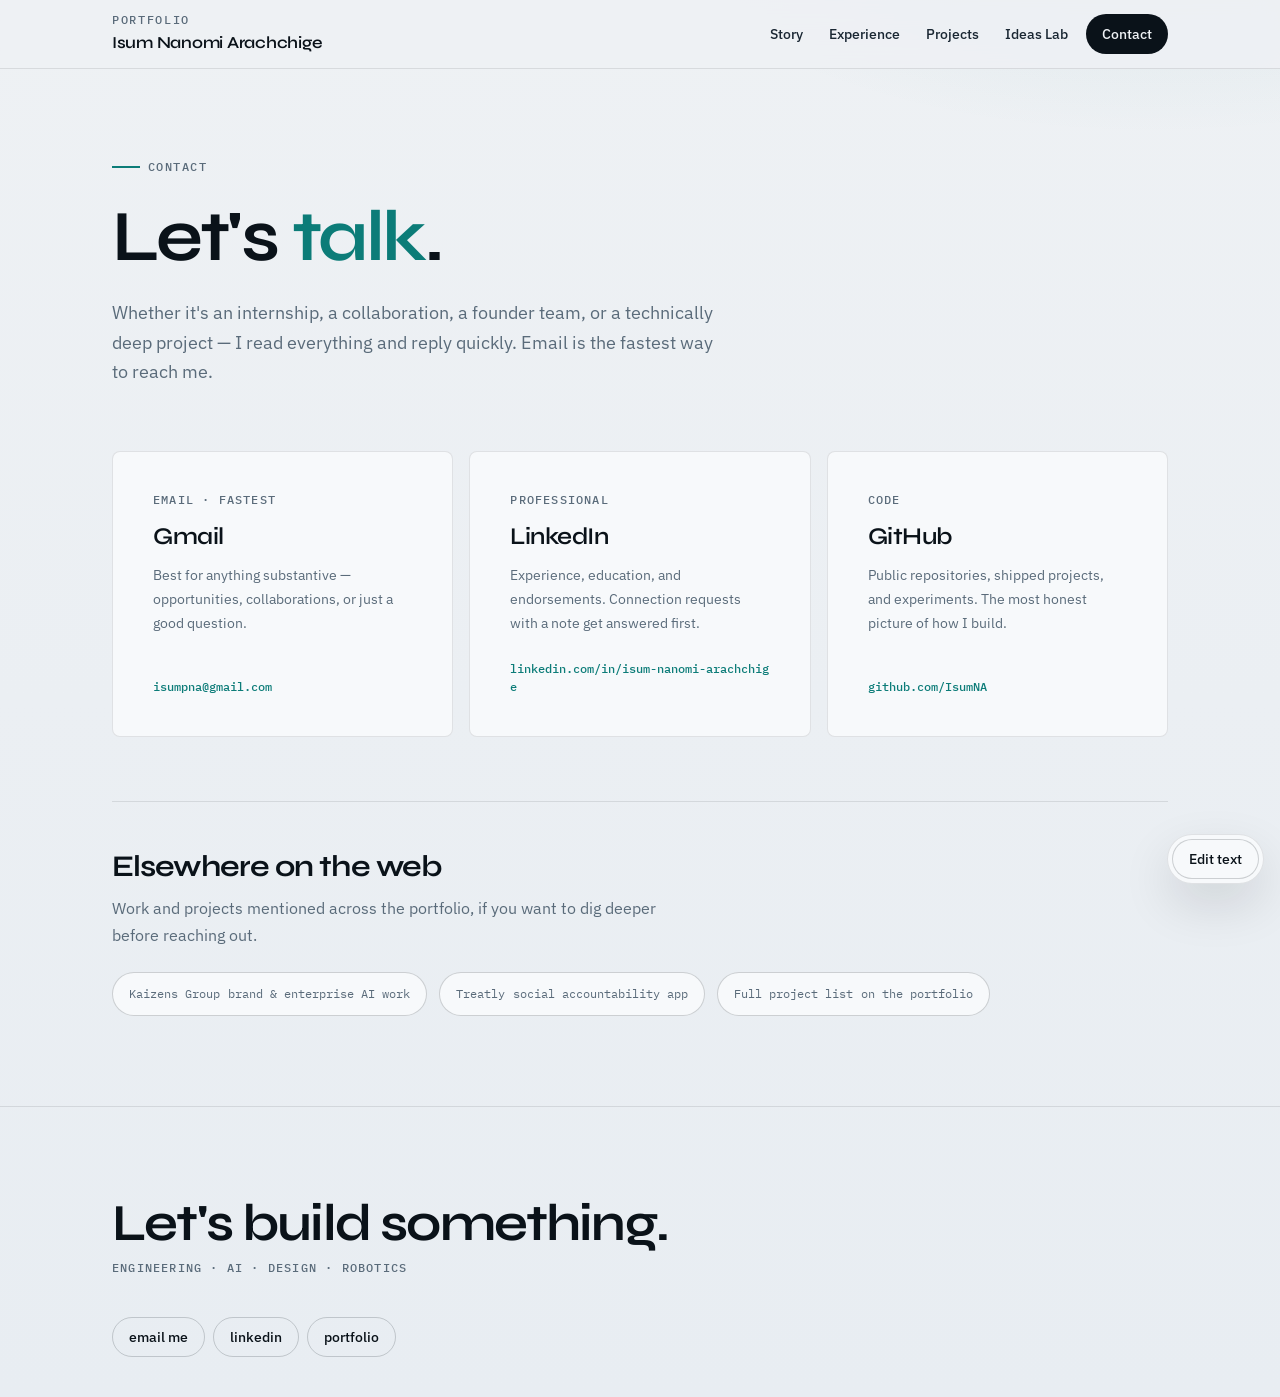
==== commit 2e8d44f1: "Redesign portfolio with cooler full-bleed hero and precision visual system. Replace cream/coral Hall" ====
--- a/contact.html
+++ b/contact.html
@@ -7,7 +7,7 @@
 <title>Contact — Isum Nanomi Arachchige</title>
 <link rel="preconnect" href="https://fonts.googleapis.com">
 <link rel="preconnect" href="https://fonts.gstatic.com" crossorigin>
-<link href="https://fonts.googleapis.com/css2?family=Geist:wght@400..700&family=Geist+Mono:wght@400..500&display=swap" rel="stylesheet">
+<link href="https://fonts.googleapis.com/css2?family=Syne:wght@500;600;700;800&family=IBM+Plex+Sans:ital,wght@0,400;0,500;0,600;1,400&family=IBM+Plex+Mono:wght@400;500&display=swap" rel="stylesheet">
 <link rel="stylesheet" href="tokens.css">
 <style>
 /* Hallmark · genre: modern-minimal · macrostructure: Stat-Led (family) · theme: Coral · nav: N9 · footer: Ft5
@@ -16,11 +16,13 @@
 html{scroll-behavior:smooth}
 html,body{overflow-x:clip}
 body{
-  background:var(--color-paper);
+  background:
+    radial-gradient(1000px 500px at 90% -10%, rgba(12,124,120,.1), transparent 55%),
+    linear-gradient(180deg, #eef1f4 0%, #e8edf2 100%);
   color:var(--color-ink);
   font-family:var(--font-body);
   font-size:var(--text-base);
-  line-height:1.6;
+  line-height:1.65;
   -webkit-font-smoothing:antialiased;
 }
 a{color:var(--color-accent);text-decoration:none}
@@ -395,15 +397,24 @@
 <script>
 /* Same editable-text behaviour as the main site, scoped to this page with its own storage key. */
 (function () {
-  var STORAGE_KEY = 'isumContact_textEdits_v1';
-  var VERSION = 1;
+  var STORAGE_KEY = 'isumContact_siteEdits_v2';
+  var LEGACY_KEYS = ['isumContact_textEdits_v1'];
+  var VERSION = 2;
   var fragments = [];
   var original = {};
   var editing = false;
   var boxes = [];
 
+  /* Content-hash keys survive markup changes; positional indices did not. */
+  function editHash (s) {
+    var h = 5381;
+    for (var i = 0; i < s.length; i++) h = ((h << 5) + h + s.charCodeAt(i)) >>> 0;
+    return h.toString(36);
+  }
+
   function loadState () {
     try {
+      LEGACY_KEYS.forEach(function (k) { localStorage.removeItem(k); });
       var parsed = JSON.parse(localStorage.getItem(STORAGE_KEY) || '{}');
       if (parsed && parsed.version === VERSION && parsed.changes) {
         return { changes: parsed.changes, removed: Array.isArray(parsed.removed) ? parsed.removed : [] };
@@ -433,13 +444,16 @@
       while ((node = walker.nextNode())) textNodes.push(node);
     });
 
-    textNodes.forEach(function (node, index) {
+    var seenHashes = {};
+    textNodes.forEach(function (node) {
       var value = node.nodeValue;
       var leading = value.match(/^\s*/)[0];
       var trailing = value.match(/\s*$/)[0];
       var core = value.slice(leading.length, value.length - trailing.length);
       if (!core) return;
-      var key = 'text-' + index;
+      var hash = editHash(core);
+      seenHashes[hash] = (seenHashes[hash] || 0) + 1;
+      var key = 't-' + hash + '-' + seenHashes[hash];
       var span = document.createElement('span');
       span.className = 'editable-fragment';
       span.dataset.editKey = key;
@@ -462,8 +476,12 @@
   }
 
   function initBoxes () {
-    document.querySelectorAll('.channel-card, .link-list li').forEach(function (el, index) {
-      var key = 'box-' + index;
+    var seenBoxHashes = {};
+    document.querySelectorAll('.channel-card, .link-list li').forEach(function (el) {
+      var label = (el.textContent || '').replace(/\s+/g, ' ').trim().slice(0, 80);
+      var hash = editHash(label);
+      seenBoxHashes[hash] = (seenBoxHashes[hash] || 0) + 1;
+      var key = 'b-' + hash + '-' + seenBoxHashes[hash];
       el.classList.add('editable-box');
       el.dataset.boxKey = key;
       var button = document.createElement('button');
--- a/tokens.css
+++ b/tokens.css
@@ -1,27 +1,28 @@
-/* Hallmark · Coral tokens · warm light paper / Geist / single coral accent */
+/* Signal Lab — cool precision system (not cream/coral) */
 :root {
-  --color-paper: oklch(97.4% 0.005 85);
-  --color-paper-2: oklch(94.9% 0.007 85);
-  --color-paper-3: oklch(92.2% 0.009 85);
-  --color-card: oklch(99.4% 0.002 85);
-  --color-ink: oklch(22% 0.015 55);
-  --color-ink-2: oklch(33% 0.016 55);
-  --color-muted: oklch(47% 0.02 55);
-  --color-rule: oklch(89% 0.009 85);
-  --color-rule-strong: oklch(79% 0.015 85);
-  --color-accent: oklch(58% 0.155 32);
-  --color-accent-strong: oklch(51% 0.16 32);
-  --color-accent-soft: oklch(93.5% 0.03 32);
-  --color-accent-ink: oklch(98.6% 0.004 85);
-  --color-focus: oklch(54% 0.17 32);
-  --color-refract: oklch(74% 0.06 32);
-  --color-error: oklch(52% 0.18 28);
-  --color-warn: oklch(52% 0.12 75);
-  --color-success: oklch(48% 0.11 150);
+  --color-paper: #eef1f4;
+  --color-paper-2: #e4e9ef;
+  --color-paper-3: #d7dee7;
+  --color-card: #f7f9fb;
+  --color-ink: #0a1219;
+  --color-ink-2: #1a2733;
+  --color-muted: #5a6b7a;
+  --color-rule: rgba(10, 18, 25, 0.1);
+  --color-rule-strong: rgba(10, 18, 25, 0.18);
+  --color-accent: #0c7c78;
+  --color-accent-strong: #095f5c;
+  --color-accent-soft: #d4efee;
+  --color-accent-ink: #f4fbfb;
+  --color-focus: #0c7c78;
+  --color-refract: #2a9d98;
+  --color-error: #b42318;
+  --color-warn: #b54708;
+  --color-success: #067647;
+  --color-hero-ink: #f4f7fa;
 
-  --font-display: "Geist", "Segoe UI", sans-serif;
-  --font-body: "Geist", "Segoe UI", sans-serif;
-  --font-mono: "Geist Mono", "Cascadia Mono", monospace;
+  --font-display: "Syne", "Segoe UI", sans-serif;
+  --font-body: "IBM Plex Sans", "Segoe UI", sans-serif;
+  --font-mono: "IBM Plex Mono", "Cascadia Mono", monospace;
 
   --space-3xs: 0.125rem;
   --space-2xs: 0.25rem;
@@ -37,33 +38,33 @@
   --text-xs: 0.75rem;
   --text-sm: 0.875rem;
   --text-base: 1rem;
-  --text-md: 1.1875rem;
+  --text-md: 1.125rem;
   --text-lg: 1.5rem;
   --text-xl: 1.875rem;
-  --text-2xl: 2.375rem;
-  --text-3xl: 2.95rem;
-  --text-4xl: 3.7rem;
-  --text-display-s: clamp(2.7rem, 4.4vw + 0.6rem, 4.4rem);
+  --text-2xl: 2.5rem;
+  --text-3xl: 3.25rem;
+  --text-4xl: 4rem;
+  --text-display-s: clamp(2.8rem, 5vw + 0.5rem, 4.75rem);
 
   --ease-out: cubic-bezier(0.16, 1, 0.3, 1);
   --ease-in: cubic-bezier(0.7, 0, 0.84, 0);
   --ease-in-out: cubic-bezier(0.65, 0, 0.35, 1);
   --dur-micro: 120ms;
-  --dur-short: 220ms;
-  --dur-long: 420ms;
+  --dur-short: 240ms;
+  --dur-long: 520ms;
 
   --rule-hair: 1px;
   --rule-focus: 2px;
   --rule-accent: 2px;
-  --radius-xs: 0.375rem;
-  --radius-md: 0.625rem;
-  --radius-lg: 1rem;
+  --radius-xs: 0.25rem;
+  --radius-md: 0.5rem;
+  --radius-lg: 0.75rem;
   --radius-pill: 999px;
   --control-h: 2.75rem;
-  --page-max: 70rem;
+  --page-max: 72rem;
   --page-gutter: clamp(1.25rem, 4vw, 3rem);
-  --shadow-tight: 0 1px 2px oklch(22% 0.015 55 / 0.05), 0 8px 24px oklch(22% 0.015 55 / 0.06);
-  --shadow-lift: 0 2px 4px oklch(22% 0.015 55 / 0.05), 0 16px 40px oklch(22% 0.015 55 / 0.09);
+  --shadow-tight: 0 1px 0 rgba(10, 18, 25, 0.04), 0 12px 32px rgba(10, 18, 25, 0.06);
+  --shadow-lift: 0 20px 50px rgba(10, 18, 25, 0.12);
 
   --z-base: 1;
   --z-raised: 10;
@@ -73,7 +74,6 @@
   --z-toast: 500;
   --z-tooltip: 600;
 
-  /* Compatibility aliases for inline styles that still reference the old names. */
   --bg: var(--color-paper);
   --surface: var(--color-card);
   --ink: var(--color-ink);
@@ -87,6 +87,6 @@
   --mono: var(--font-mono);
   --shadow: var(--shadow-tight);
   --radius: var(--radius-md);
-  --nav-h: 4.25rem;
+  --nav-h: 4rem;
   --yellow: var(--color-accent-soft);
 }
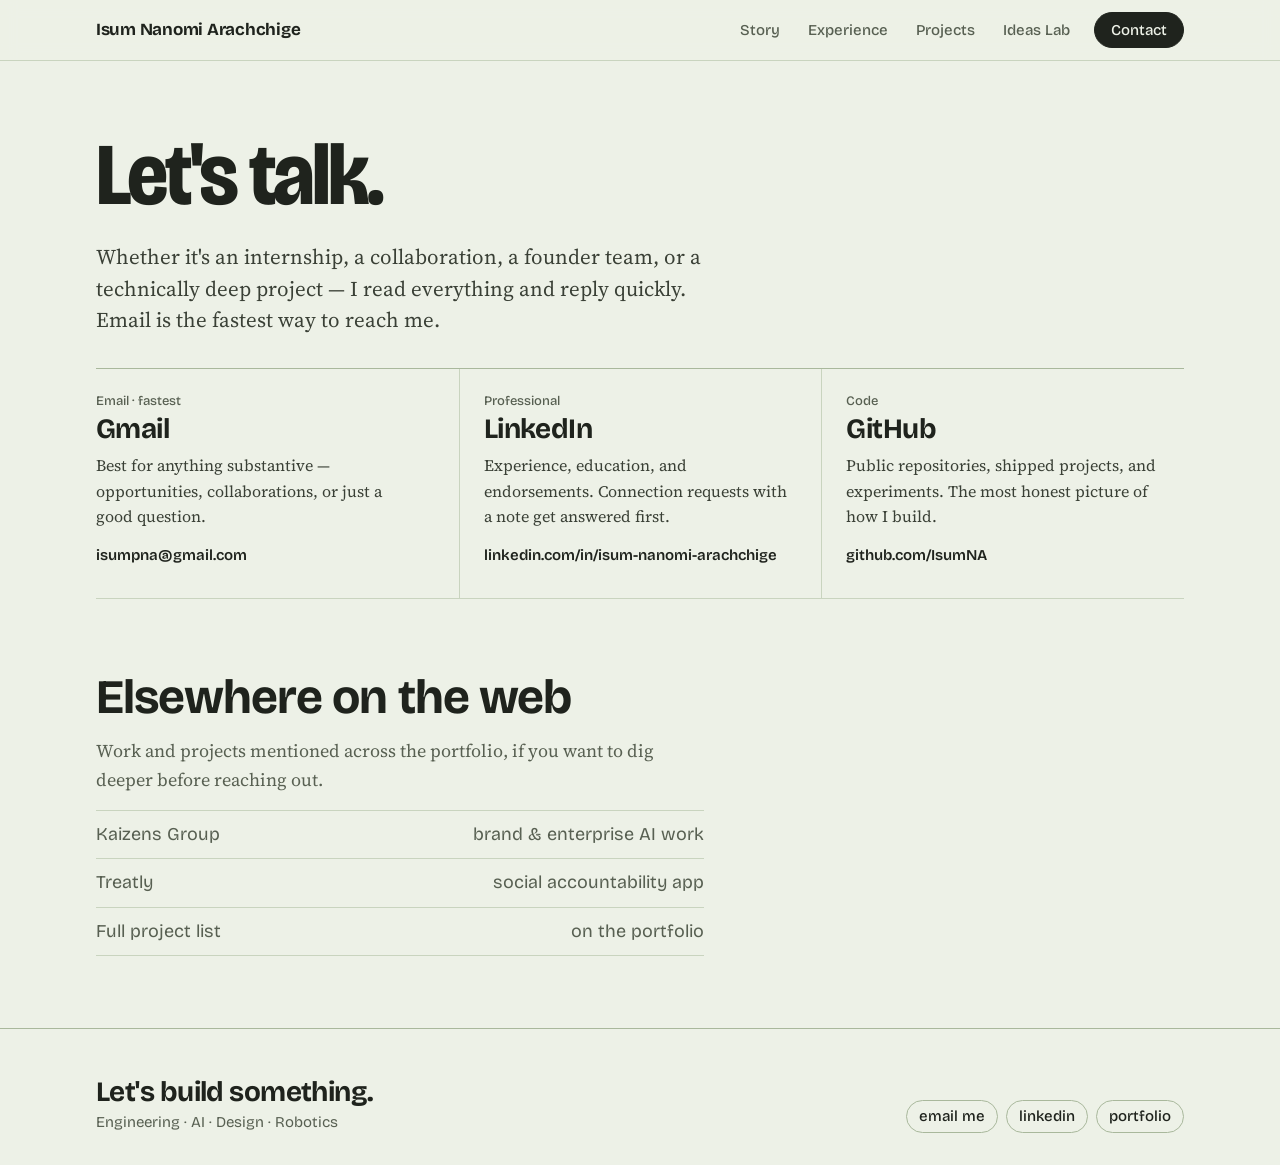
==== commit 4727be25: "Redesign: engineering-pad look, idea horizon, phone fixes - New type (Bricolage Grotesque + Source S" ====
--- a/contact.html
+++ b/contact.html
@@ -7,314 +7,11 @@
 <title>Contact — Isum Nanomi Arachchige</title>
 <link rel="preconnect" href="https://fonts.googleapis.com">
 <link rel="preconnect" href="https://fonts.gstatic.com" crossorigin>
-<link href="https://fonts.googleapis.com/css2?family=Syne:wght@500;600;700;800&family=IBM+Plex+Sans:ital,wght@0,400;0,500;0,600;1,400&family=IBM+Plex+Mono:wght@400;500&display=swap" rel="stylesheet">
+<link href="https://fonts.googleapis.com/css2?family=Bricolage+Grotesque:opsz,wdth,wght@12..96,75..100,400..800&family=Source+Serif+4:ital,opsz,wght@0,8..60,400;0,8..60,600;1,8..60,400&display=swap" rel="stylesheet">
 <link rel="stylesheet" href="tokens.css">
-<style>
-/* Hallmark · genre: modern-minimal · macrostructure: Stat-Led (family) · theme: Coral · nav: N9 · footer: Ft5
- * standalone contact page — shares the consolidated system in index.html */
-*,*::before,*::after{box-sizing:border-box;margin:0;padding:0}
-html{scroll-behavior:smooth}
-html,body{overflow-x:clip}
-body{
-  background:
-    radial-gradient(1000px 500px at 90% -10%, rgba(12,124,120,.1), transparent 55%),
-    linear-gradient(180deg, #eef1f4 0%, #e8edf2 100%);
-  color:var(--color-ink);
-  font-family:var(--font-body);
-  font-size:var(--text-base);
-  line-height:1.65;
-  -webkit-font-smoothing:antialiased;
-}
-a{color:var(--color-accent);text-decoration:none}
-a:hover{text-decoration:underline}
-::selection{background:var(--color-accent-soft)}
-:focus-visible{outline:var(--rule-focus) solid var(--color-focus);outline-offset:2px}
-.wrap{max-width:var(--page-max);margin-inline:auto;padding-inline:var(--page-gutter)}
-
-.site-nav{
-  position:sticky;
-  top:0;
-  z-index:var(--z-sticky);
-  min-height:var(--nav-h);
-  display:flex;
-  align-items:center;
-  border-block-end:var(--rule-hair) solid var(--color-rule);
-  background:color-mix(in oklch,var(--color-paper) 88%,transparent);
-  backdrop-filter:blur(12px) saturate(120%);
-}
-.site-nav .wrap{
-  width:100%;
-  display:flex;
-  align-items:center;
-  justify-content:space-between;
-  gap:var(--space-lg);
-  padding-block:var(--space-sm);
-}
-.brand{display:flex;flex-direction:column;gap:1px;color:inherit;text-align:left}
-.brand:hover{text-decoration:none}
-.brand small{
-  font:500 var(--text-xs)/1.3 var(--font-mono);
-  letter-spacing:.14em;
-  text-transform:uppercase;
-  color:var(--color-muted);
-}
-.brand strong{
-  font-family:var(--font-display);
-  font-size:1.05rem;
-  font-weight:600;
-  letter-spacing:-.015em;
-  white-space:nowrap;
-}
-.nav-links{display:flex;align-items:center;gap:var(--space-3xs);list-style:none;flex-wrap:wrap}
-.nav-links a{
-  display:inline-flex;
-  align-items:center;
-  min-height:2.5rem;
-  padding-inline:var(--space-sm);
-  font:500 var(--text-sm)/1 var(--font-body);
-  color:var(--color-ink-2);
-  border-radius:var(--radius-pill);
-  white-space:nowrap;
-  transition:background-color var(--dur-short) var(--ease-out),color var(--dur-short) var(--ease-out);
-}
-.nav-links a:hover{background:var(--color-paper-3);color:var(--color-ink);text-decoration:none}
-.nav-links a.btn-contact{
-  margin-inline-start:var(--space-2xs);
-  padding-inline:var(--space-md);
-  background:var(--color-ink);
-  color:var(--color-paper);
-}
-.nav-links a.btn-contact:hover{background:var(--color-ink-2);color:var(--color-paper)}
-
-.contact-hero{padding-block:clamp(3rem,7vw,5rem) var(--space-xl)}
-.eyebrow{
-  display:inline-flex;
-  align-items:center;
-  gap:var(--space-xs);
-  font:500 var(--text-xs)/1.4 var(--font-mono);
-  letter-spacing:.12em;
-  text-transform:uppercase;
-  color:var(--color-muted);
-  margin-block-end:var(--space-lg);
-}
-.eyebrow::before{content:'';width:1.75rem;height:2px;background:var(--color-accent)}
-.contact-hero h1{
-  max-width:16ch;
-  font-family:var(--font-display);
-  font-size:var(--text-display-s);
-  font-weight:650;
-  line-height:1.03;
-  letter-spacing:-.035em;
-  text-wrap:balance;
-}
-.contact-hero h1 em{font-style:normal;color:var(--color-accent)}
-.contact-hero .lead{
-  max-width:56ch;
-  color:var(--color-muted);
-  font-size:var(--text-md);
-  line-height:1.65;
-  margin-block-start:var(--space-lg);
-}
-
-.contact-section{padding-block:var(--space-lg) clamp(3.5rem,7vw,var(--space-3xl))}
-.channel-grid{display:grid;grid-template-columns:repeat(3,minmax(0,1fr));gap:var(--space-md)}
-.channel-card{
-  display:flex;
-  flex-direction:column;
-  gap:var(--space-xs);
-  padding:var(--space-xl);
-  border:var(--rule-hair) solid var(--color-rule);
-  border-radius:var(--radius-md);
-  background:var(--color-card);
-  color:inherit;
-  transition:border-color var(--dur-short) var(--ease-out),box-shadow var(--dur-short) var(--ease-out);
-}
-.channel-card:hover{border-color:var(--color-rule-strong);box-shadow:var(--shadow-tight);text-decoration:none}
-.channel-card .ch-label{
-  font:500 var(--text-xs)/1.4 var(--font-mono);
-  letter-spacing:.1em;
-  text-transform:uppercase;
-  color:var(--color-muted);
-}
-.channel-card h2{
-  font-family:var(--font-display);
-  font-size:var(--text-lg);
-  font-weight:600;
-  letter-spacing:-.02em;
-  color:var(--color-ink);
-}
-.channel-card p{color:var(--color-muted);font-size:var(--text-sm);line-height:1.7}
-.channel-card .ch-value{
-  margin-block-start:auto;
-  padding-block-start:var(--space-md);
-  font:500 var(--text-xs)/1.5 var(--font-mono);
-  color:var(--color-accent);
-  word-break:break-all;
-}
-
-.elsewhere{
-  margin-block-start:var(--space-2xl);
-  padding-block-start:var(--space-xl);
-  border-block-start:var(--rule-hair) solid var(--color-rule);
-}
-.elsewhere h2{
-  font-family:var(--font-display);
-  font-size:var(--text-xl);
-  font-weight:650;
-  letter-spacing:-.03em;
-  margin-block-end:var(--space-2xs);
-}
-.elsewhere > p{color:var(--color-muted);max-width:56ch;line-height:1.65;margin-block-end:var(--space-lg)}
-.link-list{display:flex;flex-wrap:wrap;gap:var(--space-sm);list-style:none}
-.link-list a{
-  display:inline-flex;
-  align-items:center;
-  gap:var(--space-xs);
-  min-height:var(--control-h);
-  padding-inline:var(--space-md);
-  font:500 var(--text-sm)/1 var(--font-body);
-  color:var(--color-ink);
-  border:var(--rule-hair) solid var(--color-rule-strong);
-  border-radius:var(--radius-pill);
-  background:var(--color-card);
-  transition:background-color var(--dur-short) var(--ease-out);
-}
-.link-list a:hover{background:var(--color-paper-2);text-decoration:none}
-.link-list a span{font:400 var(--text-xs)/1 var(--font-mono);color:var(--color-muted)}
-
-.site-footer{
-  border-block-start:var(--rule-hair) solid var(--color-rule);
-  padding-block:clamp(3rem,7vw,var(--space-3xl)) var(--space-xl);
-  color:var(--color-muted);
-}
-.site-footer .wrap{display:grid;gap:var(--space-xl)}
-.site-footer h2{
-  font-family:var(--font-display);
-  font-size:clamp(2rem,4.5vw,3.25rem);
-  font-weight:650;
-  line-height:1.05;
-  letter-spacing:-.035em;
-  color:var(--color-ink);
-  max-width:20ch;
-  margin-block-end:var(--space-xs);
-}
-.site-footer p{
-  font:500 var(--text-xs)/1.5 var(--font-mono);
-  letter-spacing:.1em;
-  text-transform:uppercase;
-}
-.flinks{display:flex;flex-wrap:wrap;gap:var(--space-xs)}
-.flinks a{
-  display:inline-flex;
-  align-items:center;
-  min-height:2.5rem;
-  padding-inline:var(--space-md);
-  font:500 var(--text-sm)/1 var(--font-body);
-  color:var(--color-ink);
-  border:var(--rule-hair) solid var(--color-rule-strong);
-  border-radius:var(--radius-pill);
-  transition:background-color var(--dur-short) var(--ease-out);
-}
-.flinks a:hover{background:var(--color-paper-2);text-decoration:none}
-
-.edit-toolbar{
-  position:fixed;
-  inset:auto var(--space-md) var(--space-md) auto;
-  z-index:var(--z-toast);
-  display:flex;
-  align-items:center;
-  gap:var(--space-2xs);
-  max-width:calc(100% - (var(--space-md) * 2));
-  padding:var(--space-2xs);
-  border:var(--rule-hair) solid var(--color-rule);
-  border-radius:var(--radius-pill);
-  background:var(--color-card);
-  box-shadow:var(--shadow-lift);
-}
-.edit-toolbar__status{
-  display:none;
-  padding-inline:var(--space-sm);
-  font:500 var(--text-xs)/1.2 var(--font-mono);
-  color:var(--color-muted);
-  white-space:nowrap;
-}
-.edit-btn{
-  display:inline-flex;
-  align-items:center;
-  min-height:2.5rem;
-  padding-inline:var(--space-md);
-  font:500 var(--text-sm)/1 var(--font-body);
-  color:var(--color-ink);
-  border:var(--rule-hair) solid var(--color-rule-strong);
-  border-radius:var(--radius-pill);
-  background:var(--color-card);
-  cursor:pointer;
-  white-space:nowrap;
-  transition:background-color var(--dur-short) var(--ease-out),transform var(--dur-micro) var(--ease-out);
-}
-.edit-btn:hover{background:var(--color-paper-2)}
-.edit-btn:active{transform:translateY(1px)}
-.edit-btn[data-variant="primary"]{background:var(--color-ink);color:var(--color-paper);border-color:var(--color-ink)}
-.edit-btn[data-variant="primary"]:hover{background:var(--color-ink-2)}
-.edit-toolbar [data-edit-action="save"],.edit-toolbar [data-edit-action="cancel"],.edit-toolbar [data-edit-action="reset"]{display:none}
-.is-editing .edit-toolbar__status,
-.is-editing .edit-toolbar [data-edit-action="save"],
-.is-editing .edit-toolbar [data-edit-action="cancel"],
-.is-editing .edit-toolbar [data-edit-action="reset"]{display:inline-flex}
-.is-editing .edit-toolbar [data-edit-action="edit"]{display:none}
-.editable-fragment[contenteditable="true"]{
-  border-radius:var(--radius-xs);
-  outline:var(--rule-focus) dashed color-mix(in oklch,var(--color-accent) 60%,transparent);
-  outline-offset:2px;
-  background:color-mix(in oklch,var(--color-accent) 7%,transparent);
-  cursor:text;
-}
-.editable-fragment[contenteditable="true"]:focus{outline-style:solid;background:color-mix(in oklch,var(--color-accent) 12%,transparent)}
-.editable-box{position:relative}
-.editable-box.is-removed{display:none!important}
-.box-remove-btn{
-  position:absolute;
-  inset:var(--space-xs) var(--space-xs) auto auto;
-  z-index:var(--z-raised);
-  display:none;
-  align-items:center;
-  justify-content:center;
-  width:1.75rem;
-  height:1.75rem;
-  padding:0;
-  border:var(--rule-hair) solid var(--color-rule-strong);
-  border-radius:var(--radius-xs);
-  background:var(--color-card);
-  color:var(--color-muted);
-  font:500 1rem/1 var(--font-mono);
-  cursor:pointer;
-}
-.box-remove-btn:hover{border-color:var(--color-error);color:var(--color-error)}
-.is-editing .box-remove-btn{display:inline-flex}
-
-@media(max-width:59.99rem){
-  .channel-grid{grid-template-columns:1fr}
-}
-@media(max-width:39.99rem){
-  .site-nav .wrap{flex-wrap:wrap;gap:var(--space-xs);padding-block:var(--space-xs)}
-  .nav-links{gap:0}
-  .nav-links a{padding-inline:var(--space-xs);font-size:var(--text-xs);min-height:2.75rem}
-  .nav-links a.btn-contact{padding-inline:var(--space-sm)}
-  .brand strong{font-size:.95rem}
-  .contact-hero{padding-block:var(--space-xl) var(--space-lg)}
-  .contact-hero h1{font-size:clamp(2.3rem,11vw,2.9rem)}
-  .contact-hero .lead{font-size:var(--text-base)}
-  .channel-card{padding:var(--space-lg)}
-  .site-footer h2{font-size:var(--text-xl)}
-  .edit-toolbar{inset:auto var(--space-sm) var(--space-sm);border-radius:var(--radius-md);flex-wrap:wrap;justify-content:flex-end}
-  .edit-toolbar__status{display:none!important}
-  .edit-btn{min-height:2.75rem}
-}
-@media(prefers-reduced-motion:reduce){
-  html{scroll-behavior:auto}
-  *,*::before,*::after{animation-duration:1ms!important;animation-iteration-count:1!important;transition-duration:1ms!important}
-}
-</style>
+<link rel="stylesheet" href="site.css">
+<script>/* The text editor is for Isum only: open the page with ?edit, or log in as admin on the main page. */
+try{if(/[?&]edit\b/.test(location.search)||sessionStorage.getItem('ideaBoard_admin_ok')==='1')document.documentElement.classList.add('can-edit')}catch(e){}</script>
 </head>
 <body>
 
@@ -344,8 +41,7 @@
 
 <main>
   <section class="contact-hero wrap">
-    <div class="eyebrow">Contact</div>
-    <h1>Let's <em>talk</em>.</h1>
+        <h1>Let's <em>talk</em>.</h1>
     <p class="lead">Whether it's an internship, a collaboration, a founder team, or a technically deep project — I read everything and reply quickly. Email is the fastest way to reach me.</p>
   </section>
 
--- a/tokens.css
+++ b/tokens.css
@@ -1,92 +1,48 @@
-/* Signal Lab — cool precision system (not cream/coral) */
+/* Engineering pad — pale green computation paper, graphite, one highlighter.
+   The site is Isum's notebook made public, so it is drawn like one. */
 :root {
-  --color-paper: #eef1f4;
-  --color-paper-2: #e4e9ef;
-  --color-paper-3: #d7dee7;
-  --color-card: #f7f9fb;
-  --color-ink: #0a1219;
-  --color-ink-2: #1a2733;
-  --color-muted: #5a6b7a;
-  --color-rule: rgba(10, 18, 25, 0.1);
-  --color-rule-strong: rgba(10, 18, 25, 0.18);
-  --color-accent: #0c7c78;
-  --color-accent-strong: #095f5c;
-  --color-accent-soft: #d4efee;
-  --color-accent-ink: #f4fbfb;
-  --color-focus: #0c7c78;
-  --color-refract: #2a9d98;
-  --color-error: #b42318;
-  --color-warn: #b54708;
-  --color-success: #067647;
-  --color-hero-ink: #f4f7fa;
+  --paper: #edf1e7;        /* pad green */
+  --paper-2: #e3e9dc;      /* darker sheet, hovers and wells */
+  --slip: #f6f8f2;         /* loose slip of paper: idea cards, inputs */
+  --grid: #c9d4bf;         /* pad grid and hairlines */
+  --grid-strong: #a9b89c;
+  --graphite: #1f231d;     /* text and solid controls */
+  --graphite-2: #3a4036;
+  --muted: #586052;
+  --highlight: #efe03c;    /* highlighter: shipped things, the one loud colour */
+  --highlight-soft: #f5ec8f;
+  --red-pen: #b8322a;      /* corrections: retired ideas, destructive actions */
 
-  --font-display: "Syne", "Segoe UI", sans-serif;
-  --font-body: "IBM Plex Sans", "Segoe UI", sans-serif;
-  --font-mono: "IBM Plex Mono", "Cascadia Mono", monospace;
+  --font-display: "Bricolage Grotesque", "Helvetica Neue", Arial, sans-serif;
+  --font-text: "Source Serif 4", Georgia, "Times New Roman", serif;
 
-  --space-3xs: 0.125rem;
-  --space-2xs: 0.25rem;
-  --space-xs: 0.5rem;
-  --space-sm: 0.75rem;
-  --space-md: 1rem;
-  --space-lg: 1.5rem;
-  --space-xl: 2.5rem;
-  --space-2xl: 4rem;
-  --space-3xl: 6rem;
-  --space-4xl: 9rem;
+  /* scale ≈ 1.25, body at 18px */
+  --t-xs: 0.8125rem;
+  --t-sm: 0.9375rem;
+  --t-base: 1.125rem;
+  --t-md: 1.3125rem;
+  --t-lg: 1.75rem;
+  --t-xl: clamp(2rem, 3.6vw + 0.6rem, 3rem);
+  --t-display: clamp(2.5rem, 6.4vw + 0.4rem, 5.5rem);
 
-  --text-xs: 0.75rem;
-  --text-sm: 0.875rem;
-  --text-base: 1rem;
-  --text-md: 1.125rem;
-  --text-lg: 1.5rem;
-  --text-xl: 1.875rem;
-  --text-2xl: 2.5rem;
-  --text-3xl: 3.25rem;
-  --text-4xl: 4rem;
-  --text-display-s: clamp(2.8rem, 5vw + 0.5rem, 4.75rem);
+  --s-1: 0.25rem;
+  --s-2: 0.5rem;
+  --s-3: 0.75rem;
+  --s-4: 1rem;
+  --s-5: 1.5rem;
+  --s-6: 2rem;
+  --s-7: 3rem;
+  --s-8: 4.5rem;
+  --s-9: 7rem;
 
-  --ease-out: cubic-bezier(0.16, 1, 0.3, 1);
-  --ease-in: cubic-bezier(0.7, 0, 0.84, 0);
-  --ease-in-out: cubic-bezier(0.65, 0, 0.35, 1);
-  --dur-micro: 120ms;
-  --dur-short: 240ms;
-  --dur-long: 520ms;
+  --measure: 38rem;        /* ~68 characters of serif body */
+  --page-max: 74rem;
+  --gutter: clamp(1rem, 4vw, 3rem);
+  --nav-h: 3.75rem;
 
-  --rule-hair: 1px;
-  --rule-focus: 2px;
-  --rule-accent: 2px;
-  --radius-xs: 0.25rem;
-  --radius-md: 0.5rem;
-  --radius-lg: 0.75rem;
-  --radius-pill: 999px;
-  --control-h: 2.75rem;
-  --page-max: 72rem;
-  --page-gutter: clamp(1.25rem, 4vw, 3rem);
-  --shadow-tight: 0 1px 0 rgba(10, 18, 25, 0.04), 0 12px 32px rgba(10, 18, 25, 0.06);
-  --shadow-lift: 0 20px 50px rgba(10, 18, 25, 0.12);
+  --r-sm: 3px;
+  --r-md: 6px;
+  --r-pill: 999px;
 
-  --z-base: 1;
-  --z-raised: 10;
-  --z-dropdown: 100;
-  --z-sticky: 200;
-  --z-modal: 400;
-  --z-toast: 500;
-  --z-tooltip: 600;
-
-  --bg: var(--color-paper);
-  --surface: var(--color-card);
-  --ink: var(--color-ink);
-  --muted: var(--color-muted);
-  --line: var(--color-rule);
-  --accent: var(--color-accent);
-  --accent-soft: var(--color-accent-soft);
-  --accent-2: var(--color-refract);
-  --serif: var(--font-display);
-  --sans: var(--font-body);
-  --mono: var(--font-mono);
-  --shadow: var(--shadow-tight);
-  --radius: var(--radius-md);
-  --nav-h: 4rem;
-  --yellow: var(--color-accent-soft);
+  --ease: cubic-bezier(0.2, 0.7, 0.2, 1);
 }
--- a/site.css
+++ b/site.css
@@ -0,0 +1,378 @@
+/* Shared styles for index.html and contact.html. Tokens live in tokens.css. */
+
+*,*::before,*::after{box-sizing:border-box;margin:0;padding:0}
+html{scroll-behavior:smooth;-webkit-text-size-adjust:100%}
+html,body{overflow-x:clip}
+body{
+  background:var(--paper);
+  color:var(--graphite);
+  font:400 var(--t-base)/1.62 var(--font-text);
+  font-optical-sizing:auto;
+  -webkit-font-smoothing:antialiased;
+  text-rendering:optimizeLegibility;
+}
+img{display:block;max-width:100%;height:auto}
+a{color:inherit;text-decoration-line:underline;text-decoration-color:var(--grid-strong);text-decoration-thickness:1px;text-underline-offset:.2em}
+a:hover{text-decoration-color:var(--graphite)}
+::selection{background:var(--highlight)}
+:focus-visible{outline:2px solid var(--graphite);outline-offset:3px;border-radius:2px}
+code{font:inherit;font-size:.9em;background:var(--paper-2);padding:0 .25em;border-radius:var(--r-sm)}
+button{font:inherit;color:inherit;background:none;border:0;cursor:pointer}
+h1,h2,h3,h4{font-family:var(--font-display);font-weight:700;letter-spacing:-.02em;line-height:1.1;text-wrap:balance}
+p{text-wrap:pretty}
+
+.wrap{max-width:var(--page-max);margin-inline:auto;padding-inline:var(--gutter)}
+.page{display:none}
+.page.active{display:block}
+.hidden{display:none!important}
+.casual-only{display:none!important}
+/* Scroll-reveal is retired: content is visible as soon as it loads. */
+.reveal,.ic.ic-reveal{opacity:1;transform:none}
+
+/* ─── Buttons ─────────────────────────────────────────── */
+.btn,.btn-contact{
+  display:inline-flex;align-items:center;justify-content:center;gap:var(--s-2);
+  min-height:2.75rem;padding:0 var(--s-5);
+  font:600 var(--t-sm)/1 var(--font-display);letter-spacing:0;
+  color:var(--graphite);text-decoration:none;
+  border:1.5px solid var(--graphite);border-radius:var(--r-pill);
+  transition:background-color .15s var(--ease),color .15s var(--ease);
+}
+.btn:hover{background:var(--paper-2);text-decoration:none}
+.btn.primary,.btn-contact{background:var(--graphite);color:var(--paper)}
+.btn.primary:hover,.btn-contact:hover{background:var(--graphite-2);color:var(--paper)}
+.btn:disabled{opacity:.5;cursor:not-allowed}
+
+/* ─── Header ──────────────────────────────────────────── */
+.site-nav{
+  position:sticky;top:0;z-index:30;
+  background:color-mix(in srgb,var(--paper) 92%,transparent);
+  backdrop-filter:blur(8px);-webkit-backdrop-filter:blur(8px);
+  border-bottom:1px solid var(--grid);
+}
+.site-nav .wrap{min-height:var(--nav-h);display:flex;align-items:center;justify-content:space-between;gap:var(--s-5)}
+.brand{display:flex;flex-direction:column;align-items:flex-start;text-align:left;text-decoration:none;color:var(--graphite)}
+.brand small{display:none}
+.brand strong{font:700 1.0625rem/1.1 var(--font-display);letter-spacing:-.015em;white-space:nowrap}
+.nav-links{list-style:none;display:flex;align-items:center;gap:var(--s-1)}
+.nav-links a{
+  white-space:nowrap;display:inline-flex;align-items:center;min-height:2.25rem;padding:0 var(--s-3);
+  font:500 var(--t-sm)/1 var(--font-display);color:var(--muted);text-decoration:none;border-radius:var(--r-pill);
+}
+.nav-links a:hover{color:var(--graphite)}
+.nav-links a.active,.nav-links a[aria-current="page"]{color:var(--graphite);background:var(--highlight)}
+.nav-links a.btn.primary,.nav-links a.btn-contact{min-height:2.25rem;padding:0 var(--s-4);margin-inline-start:var(--s-2);color:var(--paper);background:var(--graphite);border-color:var(--graphite)}
+.nav-links a.btn-contact[aria-current="page"]{color:var(--paper)}
+
+/* ─── Hero ────────────────────────────────────────────── */
+.hero{padding-block:var(--s-8) var(--s-7)}
+.hero-media{display:none}
+.hero-inner{position:relative}
+.hero-brand{font:600 var(--t-sm)/1.3 var(--font-display);color:var(--graphite)}
+.eyebrow{font:400 var(--t-sm)/1.4 var(--font-display);color:var(--muted);margin-block:var(--s-1) var(--s-6)}
+.hero h1{
+  font-size:var(--t-display);font-weight:750;font-stretch:88%;
+  line-height:.96;letter-spacing:-.035em;max-width:14ch;
+}
+.hero h1 em{font-style:normal}
+.lead{font-size:var(--t-md);line-height:1.5;color:var(--graphite-2);max-width:var(--measure);margin-block-start:var(--s-5)}
+.hero-actions{display:flex;flex-wrap:wrap;gap:var(--s-3);margin-block-start:var(--s-6)}
+
+/* The horizon: every idea in the notebook, plotted by how far off it is. */
+.horizon{margin-block-start:var(--s-8)}
+.horizon-head{display:flex;flex-wrap:wrap;align-items:baseline;justify-content:space-between;gap:var(--s-2) var(--s-5);margin-block-end:var(--s-3)}
+.horizon-head h2{font-size:var(--t-md);font-weight:650;letter-spacing:-.01em}
+.horizon-legend{display:flex;flex-wrap:wrap;gap:var(--s-1) var(--s-4)}
+.horizon-legend button{display:inline-flex;align-items:center;gap:6px;min-height:2rem;font:500 var(--t-sm)/1 var(--font-display);color:var(--graphite-2)}
+.horizon-legend button:hover{color:var(--graphite);text-decoration:underline;text-underline-offset:.2em}
+.horizon-key{width:11px;height:11px;border-radius:50%;border:1.5px solid var(--graphite);background:var(--slip)}
+.horizon-key[data-s="shipped"]{background:var(--highlight)}
+.horizon-key[data-s="wip"]{background:linear-gradient(90deg,var(--highlight) 50%,var(--slip) 50%)}
+.horizon-plot{
+  position:relative;height:13rem;
+  border-block:1px solid var(--grid-strong);
+  background-color:var(--slip);
+  background-image:
+    linear-gradient(var(--grid) 1px,transparent 1px),
+    linear-gradient(90deg,var(--grid) 1px,transparent 1px);
+  background-size:1.25rem 1.25rem;
+  background-position:-1px -1px;
+}
+.horizon-zone{position:absolute;top:0;bottom:0;border-inline-start:1.5px dashed var(--graphite-2)}
+.horizon-zone:first-child{border:0}
+.horizon-dot{
+  position:absolute;width:15px;height:15px;margin:-7.5px 0 0 -7.5px;border-radius:50%;
+  border:1.5px solid var(--graphite);background:var(--slip);
+  transition:transform .15s var(--ease);
+}
+.horizon-dot[data-s="shipped"]{background:var(--highlight)}
+.horizon-dot[data-s="wip"]{background:linear-gradient(90deg,var(--highlight) 50%,var(--slip) 50%)}
+.horizon-dot:hover,.horizon-dot:focus-visible,.horizon-dot.is-on{transform:scale(1.45);z-index:2}
+.horizon-axis{display:flex;justify-content:space-between;margin-block-start:var(--s-2);font:500 var(--t-xs)/1.2 var(--font-display);color:var(--muted)}
+.horizon-caption{min-height:3.2em;margin-block-start:var(--s-3);font-size:var(--t-sm);line-height:1.5;color:var(--graphite-2);max-width:var(--measure)}
+.horizon-caption b{font-family:var(--font-display);font-weight:650}
+@media (prefers-reduced-motion:no-preference){
+  .horizon.is-drawing .horizon-dot{animation:dot-in .5s var(--ease) both;animation-delay:var(--d,0ms)}
+  @keyframes dot-in{from{opacity:0;transform:scale(.2)}to{opacity:1;transform:scale(1)}}
+}
+
+.stat-strip{
+  display:grid;grid-template-columns:repeat(5,minmax(0,1fr));gap:var(--s-5);
+  margin-block-start:var(--s-7);
+}
+.stat-item span{display:block;font:500 var(--t-xs)/1.3 var(--font-display);color:var(--muted)}
+.stat-item b{display:block;font:600 var(--t-sm)/1.35 var(--font-display);margin-block-start:var(--s-1)}
+
+/* ─── Sections ────────────────────────────────────────── */
+#page-home main>.section{padding-block:0 var(--s-8)}
+#page-home main>.section::before{content:"";display:block;border-top:1px solid var(--grid-strong);margin-block-end:var(--s-8)}
+.section-head{margin-block-end:var(--s-6);max-width:var(--measure)}
+.section-head .label{display:none}
+.section-head h2{font-size:var(--t-xl)}
+.section-head p{margin-block-start:var(--s-3);color:var(--muted)}
+
+/* Story */
+.story-section{display:grid;grid-template-columns:minmax(0,17rem) minmax(0,1fr);column-gap:var(--s-8)}
+.story-section::before{grid-column:1/-1}
+.story-section>*{grid-column:2}
+.story-section>.section-head{grid-column:1;grid-row:2/span 20;align-self:start;position:sticky;top:calc(var(--nav-h) + var(--s-5))}
+.story-lede{max-width:var(--measure);font-size:var(--t-md);line-height:1.6}
+.story-lede+.story-lede{margin-block-start:var(--s-4)}
+.quote{
+  max-width:22ch;margin-block:var(--s-7);
+  font:750 var(--t-xl)/1.08 var(--font-display);font-stretch:90%;letter-spacing:-.025em;
+}
+.quote mark{background:linear-gradient(transparent 55%,var(--highlight) 55%, var(--highlight) 92%,transparent 92%);color:inherit;padding-inline:.05em}
+.story-grid{display:grid;grid-template-columns:repeat(2,minmax(0,1fr));gap:var(--s-7);margin-block-start:var(--s-7)}
+.story-section .story-grid{grid-template-columns:minmax(0,1fr);max-width:var(--measure);gap:var(--s-6);margin-block-start:0}
+.story-card h3{font-size:var(--t-lg);margin-block-end:var(--s-3)}
+.story-card p{color:var(--graphite-2)}
+.story-card p+p{margin-block-start:var(--s-4)}
+
+/* Experience */
+.timeline{border-top:1px solid var(--grid)}
+.exp-card{display:grid;grid-template-columns:15rem minmax(0,1fr);gap:var(--s-6);padding-block:var(--s-6);border-bottom:1px solid var(--grid)}
+.exp-meta{font:400 var(--t-sm)/1.4 var(--font-display);color:var(--muted)}
+.exp-meta .co{display:block;font:700 var(--t-md)/1.2 var(--font-display);color:var(--graphite);margin-block-end:var(--s-1)}
+.exp-card h3{font-size:var(--t-md);font-weight:650;letter-spacing:-.01em}
+.exp-card .role{font:500 var(--t-sm)/1.4 var(--font-display);color:var(--muted);margin-block:var(--s-1) var(--s-3)}
+.exp-card p,.exp-card li{max-width:var(--measure);color:var(--graphite-2)}
+.exp-card ul{margin-block-start:var(--s-3);padding-inline-start:1.1em}
+.exp-card li+li{margin-block-start:var(--s-1)}
+.exp-card li::marker{color:var(--grid-strong)}
+
+/* Competitions */
+.comp-grid{display:grid;grid-template-columns:repeat(2,minmax(0,1fr));column-gap:var(--s-7);border-top:1px solid var(--grid)}
+.comp-card{padding-block:var(--s-5);border-bottom:1px solid var(--grid)}
+.comp-card .tag{font:500 var(--t-xs)/1.3 var(--font-display);color:var(--muted)}
+.comp-card h3{font-size:var(--t-md);margin-block:var(--s-1) var(--s-2)}
+.comp-card p{color:var(--graphite-2)}
+
+/* Design */
+.design-panel{display:grid;grid-template-columns:minmax(0,1.1fr) minmax(0,1fr);gap:var(--s-7);align-items:start}
+.logo-stage img{border-radius:var(--r-md);border:1px solid var(--grid)}
+.design-copy h3{font-size:var(--t-lg);margin-block-end:var(--s-3)}
+.design-copy p{color:var(--graphite-2)}
+.design-copy p+p{margin-block-start:var(--s-3)}
+.tag-row{display:flex;flex-wrap:wrap;gap:var(--s-1) var(--s-3);margin-block-start:var(--s-4)}
+.tag{font:500 var(--t-xs)/1.3 var(--font-display);color:var(--muted)}
+.tag-row .tag+.tag::before{content:"/";margin-inline-end:var(--s-3);color:var(--grid-strong)}
+
+/* Projects */
+.project-grid{display:grid;grid-template-columns:repeat(2,minmax(0,1fr));column-gap:var(--s-7);border-top:1px solid var(--grid)}
+.project-card{display:flex;flex-direction:column;padding-block:var(--s-6);border-bottom:1px solid var(--grid)}
+.pc-top{display:flex;align-items:baseline;justify-content:space-between;gap:var(--s-3);margin-block-end:var(--s-3)}
+.pc-top h3{font-size:var(--t-lg)}
+.status{flex:none;font:600 var(--t-xs)/1 var(--font-display);padding:5px 8px;border-radius:var(--r-sm);border:1px solid var(--grid-strong);color:var(--graphite-2);white-space:nowrap}
+.status.shipped{background:var(--highlight);border-color:var(--highlight);color:var(--graphite)}
+.project-card p,.project-card li{color:var(--graphite-2)}
+.project-card p strong{color:var(--graphite);font-weight:600}
+.project-card ul{margin-block-start:var(--s-3);padding-inline-start:1.1em}
+.project-card li+li{margin-block-start:var(--s-1)}
+.project-card li::marker{color:var(--grid-strong)}
+.pc-foot{margin-block-start:auto;padding-block-start:var(--s-4);display:flex;flex-wrap:wrap;align-items:baseline;justify-content:space-between;gap:var(--s-2) var(--s-4)}
+.pc-foot .tag-row{margin:0}
+.gh-link{font:500 var(--t-xs)/1.3 var(--font-display);color:var(--graphite)}
+.research-note{margin-block-start:var(--s-6);max-width:var(--measure);color:var(--muted)}
+.research-note a{color:var(--graphite)}
+
+/* Closing band */
+#page-home main>.section:last-child::before{display:none}
+.cta-band{display:flex;flex-wrap:wrap;align-items:flex-end;justify-content:space-between;gap:var(--s-5);padding:var(--s-7) var(--s-6);background:var(--graphite);color:var(--paper);border-radius:var(--r-md)}
+.cta-band h2{font-size:var(--t-xl)}
+.cta-band p{margin-block-start:var(--s-3);max-width:34rem;color:color-mix(in srgb,var(--paper) 78%,transparent)}
+.cta-band .btn.primary{background:var(--highlight);border-color:var(--highlight);color:var(--graphite)}
+.cta-band .btn.primary:hover{background:var(--highlight-soft)}
+
+/* ─── Footer ──────────────────────────────────────────── */
+.site-footer{border-top:1px solid var(--grid-strong);padding-block:var(--s-7) var(--s-6)}
+.site-footer .wrap{display:flex;flex-wrap:wrap;align-items:flex-end;justify-content:space-between;gap:var(--s-5)}
+.site-footer h2{font-size:var(--t-lg)}
+.site-footer p{font:400 var(--t-sm)/1.4 var(--font-display);color:var(--muted);margin-block-start:var(--s-1)}
+.flinks{display:flex;flex-wrap:wrap;gap:var(--s-2)}
+.flinks a{font:500 var(--t-sm)/1 var(--font-display);text-decoration:none;padding:var(--s-2) var(--s-3);border:1px solid var(--grid-strong);border-radius:var(--r-pill)}
+.flinks a:hover{background:var(--paper-2)}
+.foot-mini{flex-basis:100%;font:400 var(--t-xs)/1.4 var(--font-display);color:var(--muted)}
+.foot-admin-btn{font:inherit;color:var(--muted);text-decoration:underline;text-decoration-color:var(--grid-strong)}
+
+/* ─── Ideas Lab ───────────────────────────────────────── */
+.ideas-page .container{max-width:var(--page-max);margin-inline:auto;padding:var(--s-8) var(--gutter) var(--s-8)}
+.ideas-page .ihero h2{font-size:var(--t-display);font-weight:750;font-stretch:88%;letter-spacing:-.035em;line-height:.96}
+.ideas-page .ihero p{max-width:var(--measure);margin-block-start:var(--s-4);font-size:var(--t-md);color:var(--graphite-2)}
+.ideas-tools{display:flex;flex-wrap:wrap;align-items:center;gap:var(--s-3);margin-block-start:var(--s-6)}
+.count-pill{font:600 var(--t-sm)/1 var(--font-display);padding:var(--s-2) var(--s-3);background:var(--highlight);border-radius:var(--r-sm)}
+.idea-search{
+  flex:1 1 18rem;max-width:28rem;min-height:2.75rem;padding:0 var(--s-4);
+  font:400 var(--t-sm)/1 var(--font-display);color:var(--graphite);
+  background:var(--slip);border:1.5px solid var(--grid-strong);border-radius:var(--r-pill);
+}
+.idea-search::placeholder{color:var(--muted)}
+.idea-search:focus-visible{border-color:var(--graphite);outline-offset:1px}
+.persona-section{margin-block-start:var(--s-7);padding-block-start:var(--s-5);border-top:1px solid var(--grid-strong)}
+.persona-section h3{font-size:var(--t-md)}
+.ideas-intro-persona{font-size:var(--t-sm);color:var(--muted);margin-block:var(--s-1) var(--s-4);max-width:var(--measure)}
+.persona-strip{display:flex;gap:var(--s-2);overflow-x:auto;padding-block:var(--s-1) var(--s-3);scrollbar-width:thin;scroll-snap-type:x proximity}
+.persona-card{
+  flex:0 0 8.5rem;scroll-snap-align:start;display:flex;flex-direction:column;align-items:flex-start;gap:2px;text-align:left;
+  padding:var(--s-3);background:var(--slip);border:1.5px solid var(--grid);border-radius:var(--r-md);
+}
+.persona-card:hover{border-color:var(--grid-strong)}
+.persona-card.on{border-color:var(--graphite);background:var(--highlight-soft)}
+.persona-card .avatar{width:2rem;height:2rem;display:grid;place-items:center;font-size:1rem;border-radius:50%;margin-block-end:var(--s-1);border:1px solid rgba(0,0,0,.08)}
+.persona-card .p-name{font:650 var(--t-xs)/1.25 var(--font-display)}
+.persona-card .p-tag{font:400 .75rem/1.3 var(--font-display);color:var(--muted)}
+.filters{display:flex;flex-wrap:wrap;gap:var(--s-2);margin-block:var(--s-5)}
+.fb{min-height:2.25rem;padding:0 var(--s-4);font:500 var(--t-sm)/1 var(--font-display);border:1.5px solid var(--grid-strong);border-radius:var(--r-pill);background:transparent}
+.fb:hover{border-color:var(--graphite)}
+.fb.on{background:var(--graphite);border-color:var(--graphite);color:var(--paper)}
+.feed{columns:3 20rem;column-gap:var(--s-4)}
+.feed>.ic{break-inside:avoid;margin-block-end:var(--s-4)}
+.ic{position:relative;padding:var(--s-5);background:var(--slip);border:1px solid var(--grid);border-radius:var(--r-md)}
+.ic:hover{border-color:var(--grid-strong)}
+.idea-persona-chip{display:flex;flex-wrap:wrap;gap:2px var(--s-2);font:400 .75rem/1.35 var(--font-display);color:var(--muted);margin-block-end:var(--s-3)}
+.chip-sep,.chip-more{color:var(--grid-strong)}
+.itop{display:flex;align-items:flex-start;justify-content:space-between;gap:var(--s-3)}
+.ititle{font:700 var(--t-md)/1.2 var(--font-display);letter-spacing:-.015em}
+.itag{flex:none;font:600 .75rem/1 var(--font-display);padding:5px 7px;border-radius:var(--r-sm);border:1px solid var(--grid-strong);white-space:nowrap}
+.itag.ts{background:var(--highlight);border-color:var(--highlight)}
+.itag.tw{border-style:dashed;border-color:var(--graphite)}
+.itag.tr{color:var(--red-pen);border-color:color-mix(in srgb,var(--red-pen) 45%,transparent);text-decoration:line-through}
+.ibody{margin-block-start:var(--s-3);font-size:1rem;line-height:1.55;color:var(--graphite-2)}
+.ibody b{font-weight:600;color:var(--graphite)}
+.ifooter{display:flex;flex-wrap:wrap;align-items:center;justify-content:space-between;gap:var(--s-2);margin-block-start:var(--s-4);padding-block-start:var(--s-3);border-top:1px dashed var(--grid-strong)}
+.ifooter-left{display:flex;flex-direction:column;gap:2px}
+.inote{font:italic 400 var(--t-sm)/1.4 var(--font-text);color:var(--muted)}
+.pills{display:flex;flex-wrap:wrap;gap:4px}
+.pill{font:500 .75rem/1 var(--font-display);padding:4px 7px;border-radius:var(--r-pill);background:var(--paper-2);color:var(--graphite-2)}
+
+/* Admin (only appears after the diary-lock login) */
+.admin-bar{display:flex;flex-wrap:wrap;align-items:center;gap:var(--s-2);margin-block-start:var(--s-5);padding:var(--s-3) var(--s-4);background:var(--paper-2);border-radius:var(--r-md)}
+.admin-bar.hidden{display:none!important}
+.admin-bar span{font:400 var(--t-xs)/1.4 var(--font-display);color:var(--muted);margin-inline-end:auto}
+.ab-btn,.ic-admin button,.edit-btn{
+  min-height:2rem;padding:0 var(--s-3);font:500 var(--t-xs)/1 var(--font-display);
+  border:1.5px solid var(--grid-strong);border-radius:var(--r-pill);background:var(--slip);color:var(--graphite);
+}
+.ab-btn:hover,.ic-admin button:hover,.edit-btn:hover{border-color:var(--graphite)}
+.ab-btn.primary,.edit-btn[data-variant="primary"]{background:var(--graphite);border-color:var(--graphite);color:var(--paper)}
+.ab-btn:disabled,.edit-btn:disabled,.fb:disabled{opacity:.5;cursor:not-allowed}
+.ic-admin{display:none;flex-wrap:wrap;gap:var(--s-1);margin-block-start:var(--s-3)}
+.idea-admin-active .ic-admin{display:flex}
+.ic-admin button.danger{color:var(--red-pen);border-color:color-mix(in srgb,var(--red-pen) 45%,transparent)}
+.modal-backdrop{position:fixed;inset:0;z-index:60;display:none;align-items:center;justify-content:center;padding:var(--s-4);background:rgba(31,35,29,.45)}
+.modal-backdrop.open{display:flex}
+.modal-panel{width:min(30rem,100%);max-height:90vh;overflow:auto;padding:var(--s-6);background:var(--slip);border-radius:var(--r-md);border:1px solid var(--grid-strong)}
+.modal-panel h3{font-size:var(--t-lg);margin-block-end:var(--s-4)}
+.modal-panel label{display:block;font:600 var(--t-xs)/1.3 var(--font-display);margin-block:var(--s-3) var(--s-1)}
+.modal-panel input:not([type=checkbox]),.modal-panel select,.modal-panel textarea{
+  width:100%;min-height:2.5rem;padding:var(--s-2) var(--s-3);font:400 var(--t-sm)/1.4 var(--font-display);color:var(--graphite);
+  background:var(--paper);border:1.5px solid var(--grid-strong);border-radius:var(--r-sm);
+}
+.modal-panel textarea{min-height:6rem;resize:vertical}
+.modal-actions{display:flex;justify-content:flex-end;gap:var(--s-2);margin-block-start:var(--s-5)}
+
+/* ─── Text editor (owner only: visible with ?edit or after admin login) ─── */
+.edit-toolbar{
+  position:fixed;right:var(--s-4);bottom:var(--s-4);z-index:50;
+  display:none;flex-wrap:wrap;align-items:center;justify-content:flex-end;gap:var(--s-2);
+  padding:var(--s-2);background:var(--slip);border:1px solid var(--grid-strong);border-radius:var(--r-md);
+  box-shadow:0 6px 24px rgba(31,35,29,.14);
+}
+html.can-edit .edit-toolbar{display:flex}
+.edit-toolbar__status{display:none;font:400 var(--t-xs)/1.3 var(--font-display);color:var(--muted);padding-inline:var(--s-2)}
+.edit-toolbar [data-edit-action="save"],.edit-toolbar [data-edit-action="cancel"],.edit-toolbar [data-edit-action="export"],.edit-toolbar [data-edit-action="import"],.edit-toolbar [data-edit-action="reset"]{display:none}
+.is-editing .edit-toolbar__status,.is-editing .edit-toolbar [data-edit-action="save"],.is-editing .edit-toolbar [data-edit-action="cancel"],.is-editing .edit-toolbar [data-edit-action="export"],.is-editing .edit-toolbar [data-edit-action="import"],.is-editing .edit-toolbar [data-edit-action="reset"]{display:inline-flex;align-items:center}
+.is-editing .edit-toolbar [data-edit-action="edit"]{display:none}
+.editable-fragment[contenteditable="true"]{outline:1px dashed var(--grid-strong);outline-offset:2px;border-radius:2px;cursor:text}
+.editable-fragment[contenteditable="true"]:focus{outline-style:solid;outline-color:var(--graphite);background:var(--highlight-soft)}
+.editable-box{position:relative}
+.editable-box.is-removed{display:none!important}
+.box-remove-btn{
+  position:absolute;top:var(--s-2);right:var(--s-2);z-index:3;display:none;
+  width:1.75rem;height:1.75rem;place-items:center;font:600 1rem/1 var(--font-display);
+  background:var(--slip);border:1px solid var(--grid-strong);border-radius:50%;
+}
+.box-remove-btn:hover{color:var(--red-pen);border-color:var(--red-pen)}
+.is-editing .box-remove-btn{display:grid}
+
+/* ─── Contact page ────────────────────────────────────── */
+.contact-hero{padding-block:var(--s-8) var(--s-6)}
+.contact-hero .eyebrow{display:none}
+.contact-hero h1{font-size:var(--t-display);font-weight:750;font-stretch:88%;letter-spacing:-.035em;line-height:.96}
+.contact-hero h1 em{font-style:normal}
+.contact-section{padding-block-end:var(--s-8)}
+.channel-grid{display:grid;grid-template-columns:repeat(3,minmax(0,1fr));border-top:1px solid var(--grid-strong)}
+.channel-card{display:flex;flex-direction:column;padding:var(--s-5) var(--s-5) var(--s-6) 0;text-decoration:none;border-bottom:1px solid var(--grid)}
+.channel-card+.channel-card{padding-inline-start:var(--s-5);border-left:1px solid var(--grid)}
+.channel-card:hover h2{text-decoration:underline;text-decoration-thickness:.12em;text-decoration-color:var(--highlight);text-underline-offset:.15em}
+.ch-label{font:500 var(--t-xs)/1.3 var(--font-display);color:var(--muted)}
+.channel-card h2{font-size:var(--t-lg);margin-block:var(--s-1) var(--s-2)}
+.channel-card p{color:var(--graphite-2);font-size:1rem}
+.ch-value{margin-block-start:auto;padding-block-start:var(--s-4);font:600 var(--t-sm)/1.3 var(--font-display);overflow-wrap:anywhere}
+.elsewhere{margin-block-start:var(--s-8);max-width:var(--measure)}
+.elsewhere h2{font-size:var(--t-xl)}
+.elsewhere>p{margin-block:var(--s-3) var(--s-4);color:var(--muted)}
+.link-list{list-style:none;border-top:1px solid var(--grid)}
+.link-list li{border-bottom:1px solid var(--grid)}
+.link-list a{display:flex;flex-wrap:wrap;justify-content:space-between;gap:var(--s-1) var(--s-4);padding-block:var(--s-3);font:600 var(--t-base)/1.3 var(--font-display);text-decoration:none}
+.link-list a span{font-weight:400;color:var(--muted)}
+.link-list a:hover{background:var(--paper-2)}
+
+/* ─── Small screens ───────────────────────────────────── */
+@media (max-width:860px){
+  .story-section{display:block}
+  .story-section>.section-head{position:static}
+  .stat-strip{grid-template-columns:repeat(2,minmax(0,1fr))}
+  .story-grid,.comp-grid,.project-grid,.design-panel{grid-template-columns:minmax(0,1fr);gap:0}
+  .story-grid{gap:var(--s-6)}
+  .design-panel{gap:var(--s-5)}
+  .exp-card{grid-template-columns:minmax(0,1fr);gap:var(--s-3)}
+  .channel-grid{grid-template-columns:minmax(0,1fr)}
+  .channel-card,.channel-card+.channel-card{padding-inline:0;border-left:0}
+}
+@media (max-width:640px){
+  :root{--t-base:1.0625rem;--nav-h:auto}
+  .site-nav .wrap{flex-wrap:wrap;gap:0;padding-block:var(--s-2)}
+  .brand{min-height:2.25rem;justify-content:center}
+  .nav-links{order:3;flex-basis:100%;margin-inline:calc(var(--gutter) * -1);padding-inline:calc(var(--gutter) - var(--s-3));overflow-x:auto;scrollbar-width:none}
+  .nav-links::-webkit-scrollbar{display:none}
+  .site-nav .wrap{position:relative}
+  .nav-links a{padding:0 var(--s-2)}
+  .nav-links li:last-child{position:absolute;top:var(--s-2);right:var(--gutter)}
+  .nav-links li:last-child a{margin:0}
+  .horizon-dot{width:13px;height:13px;margin:-6.5px 0 0 -6.5px}
+  .hero{padding-block:var(--s-7) var(--s-6)}
+  .hero h1{font-stretch:80%}
+  .horizon{margin-block-start:var(--s-7)}
+  .horizon-plot{height:11rem}
+  .stat-item:last-child{grid-column:1/-1}
+  #page-home main>.section{padding-block:var(--s-7)}
+  .quote{margin-block:var(--s-6)}
+  .cta-band{padding:var(--s-6) var(--s-5)}
+  .edit-toolbar{left:var(--s-3);right:var(--s-3);bottom:var(--s-3)}
+  .edit-toolbar__status{display:none!important}
+}
+@media (prefers-reduced-motion:reduce){
+  html{scroll-behavior:auto}
+  *,*::before,*::after{transition-duration:0s!important;animation-duration:0s!important}
+}
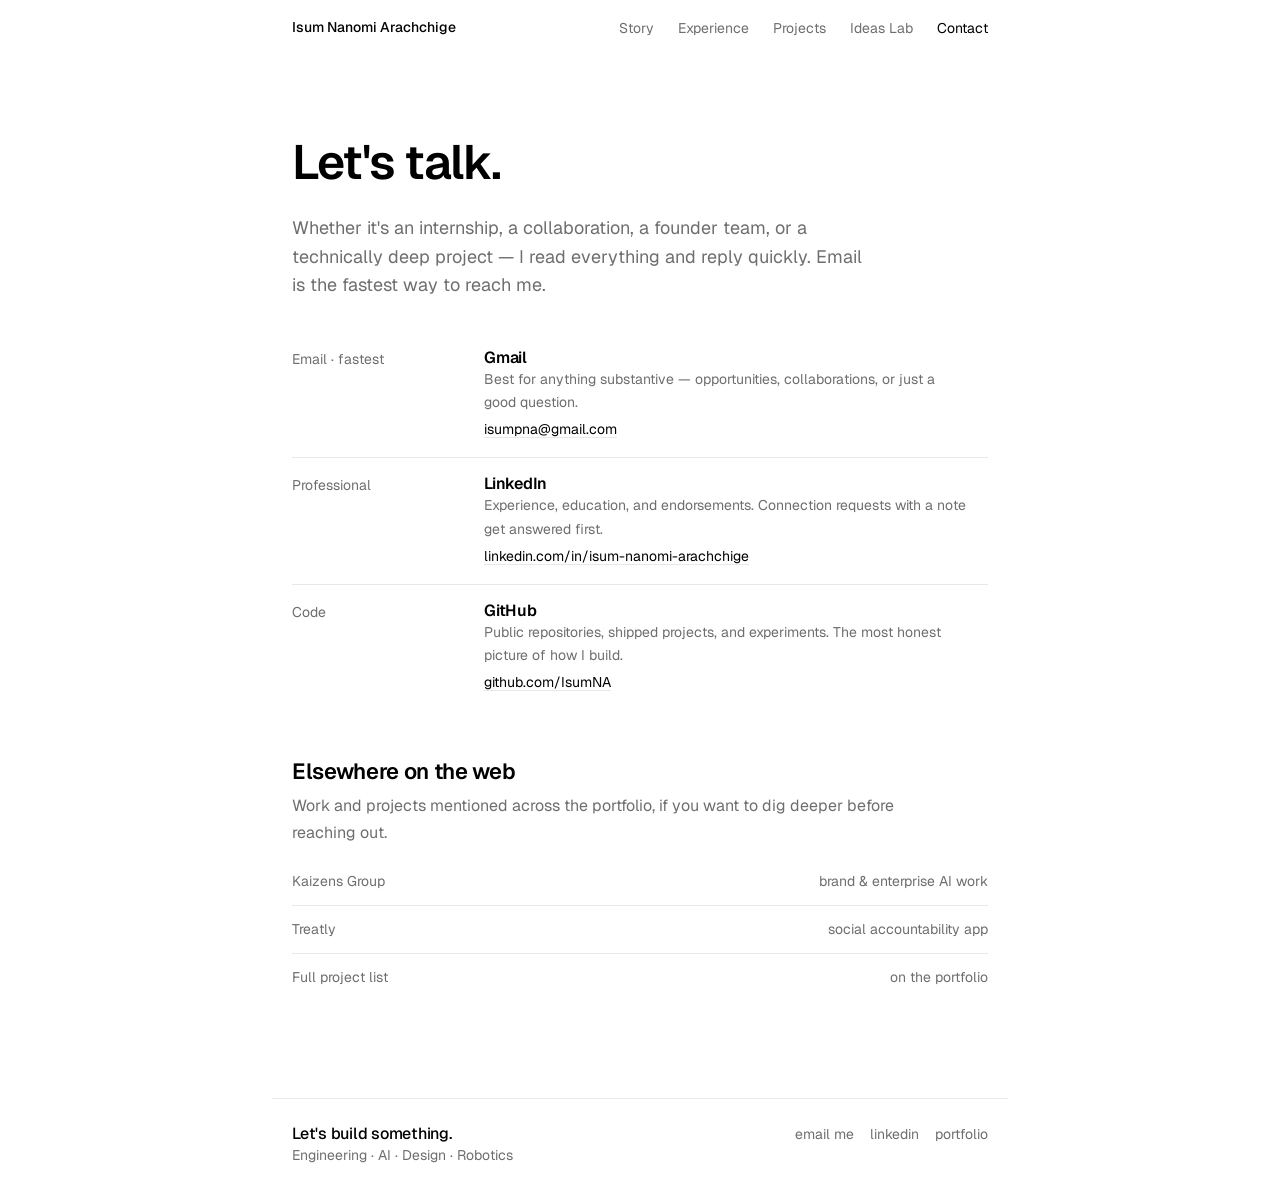
==== commit 5ecc63a0: "Make the redesign minimal: white page, one font, single column - Geist only, black on white, one gre" ====
--- a/contact.html
+++ b/contact.html
@@ -7,7 +7,7 @@
 <title>Contact — Isum Nanomi Arachchige</title>
 <link rel="preconnect" href="https://fonts.googleapis.com">
 <link rel="preconnect" href="https://fonts.gstatic.com" crossorigin>
-<link href="https://fonts.googleapis.com/css2?family=Bricolage+Grotesque:opsz,wdth,wght@12..96,75..100,400..800&family=Source+Serif+4:ital,opsz,wght@0,8..60,400;0,8..60,600;1,8..60,400&display=swap" rel="stylesheet">
+<link href="https://fonts.googleapis.com/css2?family=Geist:wght@400;500;600&display=swap" rel="stylesheet">
 <link rel="stylesheet" href="tokens.css">
 <link rel="stylesheet" href="site.css">
 <script>/* The text editor is for Isum only: open the page with ?edit, or log in as admin on the main page. */
--- a/tokens.css
+++ b/tokens.css
@@ -1,29 +1,21 @@
-/* Engineering pad — pale green computation paper, graphite, one highlighter.
-   The site is Isum's notebook made public, so it is drawn like one. */
+/* Minimal: white page, black text, one typeface, one grey for secondary text. */
 :root {
-  --paper: #edf1e7;        /* pad green */
-  --paper-2: #e3e9dc;      /* darker sheet, hovers and wells */
-  --slip: #f6f8f2;         /* loose slip of paper: idea cards, inputs */
-  --grid: #c9d4bf;         /* pad grid and hairlines */
-  --grid-strong: #a9b89c;
-  --graphite: #1f231d;     /* text and solid controls */
-  --graphite-2: #3a4036;
-  --muted: #586052;
-  --highlight: #efe03c;    /* highlighter: shipped things, the one loud colour */
-  --highlight-soft: #f5ec8f;
-  --red-pen: #b8322a;      /* corrections: retired ideas, destructive actions */
+  --bg: #ffffff;
+  --text: #000000;
+  --muted: #6e6e6e;
+  --line: #e8e8e8;
+  --wash: #f5f5f5;      /* hover and input backgrounds */
+  --danger: #c4321f;
 
-  --font-display: "Bricolage Grotesque", "Helvetica Neue", Arial, sans-serif;
-  --font-text: "Source Serif 4", Georgia, "Times New Roman", serif;
+  --font: "Geist", -apple-system, BlinkMacSystemFont, "Segoe UI", Helvetica, Arial, sans-serif;
 
-  /* scale ≈ 1.25, body at 18px */
   --t-xs: 0.8125rem;
-  --t-sm: 0.9375rem;
-  --t-base: 1.125rem;
-  --t-md: 1.3125rem;
-  --t-lg: 1.75rem;
-  --t-xl: clamp(2rem, 3.6vw + 0.6rem, 3rem);
-  --t-display: clamp(2.5rem, 6.4vw + 0.4rem, 5.5rem);
+  --t-sm: 0.875rem;
+  --t-base: 1rem;
+  --t-md: 1.125rem;
+  --t-lg: 1.375rem;
+  --t-xl: 1.75rem;
+  --t-display: clamp(2rem, 3.5vw + 1rem, 3rem);
 
   --s-1: 0.25rem;
   --s-2: 0.5rem;
@@ -32,17 +24,12 @@
   --s-5: 1.5rem;
   --s-6: 2rem;
   --s-7: 3rem;
-  --s-8: 4.5rem;
-  --s-9: 7rem;
+  --s-8: 5rem;
+  --s-9: 8rem;
 
-  --measure: 38rem;        /* ~68 characters of serif body */
-  --page-max: 74rem;
-  --gutter: clamp(1rem, 4vw, 3rem);
-  --nav-h: 3.75rem;
-
-  --r-sm: 3px;
-  --r-md: 6px;
-  --r-pill: 999px;
-
-  --ease: cubic-bezier(0.2, 0.7, 0.2, 1);
+  --measure: 36rem;
+  --page-max: 46rem;     /* one narrow column, like a document */
+  --gutter: 1.25rem;
+  --nav-h: 3.5rem;
+  --radius: 8px;
 }
--- a/site.css
+++ b/site.css
@@ -3,22 +3,15 @@
 *,*::before,*::after{box-sizing:border-box;margin:0;padding:0}
 html{scroll-behavior:smooth;-webkit-text-size-adjust:100%}
 html,body{overflow-x:clip}
-body{
-  background:var(--paper);
-  color:var(--graphite);
-  font:400 var(--t-base)/1.62 var(--font-text);
-  font-optical-sizing:auto;
-  -webkit-font-smoothing:antialiased;
-  text-rendering:optimizeLegibility;
-}
+body{background:var(--bg);color:var(--text);font:400 var(--t-base)/1.65 var(--font);-webkit-font-smoothing:antialiased}
 img{display:block;max-width:100%;height:auto}
-a{color:inherit;text-decoration-line:underline;text-decoration-color:var(--grid-strong);text-decoration-thickness:1px;text-underline-offset:.2em}
-a:hover{text-decoration-color:var(--graphite)}
-::selection{background:var(--highlight)}
-:focus-visible{outline:2px solid var(--graphite);outline-offset:3px;border-radius:2px}
-code{font:inherit;font-size:.9em;background:var(--paper-2);padding:0 .25em;border-radius:var(--r-sm)}
+a{color:inherit;text-decoration:underline;text-decoration-color:var(--line);text-decoration-thickness:1px;text-underline-offset:.22em;transition:text-decoration-color .15s}
+a:hover{text-decoration-color:currentColor}
+::selection{background:#e6e6e6}
+:focus-visible{outline:2px solid var(--text);outline-offset:3px;border-radius:2px}
+code{font:inherit;font-size:.92em;background:var(--wash);padding:0 .3em;border-radius:4px}
 button{font:inherit;color:inherit;background:none;border:0;cursor:pointer}
-h1,h2,h3,h4{font-family:var(--font-display);font-weight:700;letter-spacing:-.02em;line-height:1.1;text-wrap:balance}
+h1,h2,h3{font-weight:600;letter-spacing:-.015em;line-height:1.25;text-wrap:balance}
 p{text-wrap:pretty}
 
 .wrap{max-width:var(--page-max);margin-inline:auto;padding-inline:var(--gutter)}
@@ -26,353 +19,221 @@
 .page.active{display:block}
 .hidden{display:none!important}
 .casual-only{display:none!important}
-/* Scroll-reveal is retired: content is visible as soon as it loads. */
 .reveal,.ic.ic-reveal{opacity:1;transform:none}
 
-/* ─── Buttons ─────────────────────────────────────────── */
-.btn,.btn-contact{
-  display:inline-flex;align-items:center;justify-content:center;gap:var(--s-2);
-  min-height:2.75rem;padding:0 var(--s-5);
-  font:600 var(--t-sm)/1 var(--font-display);letter-spacing:0;
-  color:var(--graphite);text-decoration:none;
-  border:1.5px solid var(--graphite);border-radius:var(--r-pill);
-  transition:background-color .15s var(--ease),color .15s var(--ease);
-}
-.btn:hover{background:var(--paper-2);text-decoration:none}
-.btn.primary,.btn-contact{background:var(--graphite);color:var(--paper)}
-.btn.primary:hover,.btn-contact:hover{background:var(--graphite-2);color:var(--paper)}
-.btn:disabled{opacity:.5;cursor:not-allowed}
-
-/* ─── Header ──────────────────────────────────────────── */
-.site-nav{
-  position:sticky;top:0;z-index:30;
-  background:color-mix(in srgb,var(--paper) 92%,transparent);
-  backdrop-filter:blur(8px);-webkit-backdrop-filter:blur(8px);
-  border-bottom:1px solid var(--grid);
-}
+/* Links styled as buttons stay quiet: just text */
+.btn,.btn-contact{font-weight:500;text-decoration:underline;text-decoration-color:var(--line);text-underline-offset:.22em}
+.btn:hover,.btn-contact:hover{text-decoration-color:currentColor}
+
+/* ─── Header ─── */
+.site-nav{position:sticky;top:0;z-index:30;background:rgba(255,255,255,.92);backdrop-filter:blur(8px);-webkit-backdrop-filter:blur(8px)}
 .site-nav .wrap{min-height:var(--nav-h);display:flex;align-items:center;justify-content:space-between;gap:var(--s-5)}
-.brand{display:flex;flex-direction:column;align-items:flex-start;text-align:left;text-decoration:none;color:var(--graphite)}
+.brand{display:flex;flex-direction:column;align-items:flex-start;text-decoration:none;color:var(--text)}
 .brand small{display:none}
-.brand strong{font:700 1.0625rem/1.1 var(--font-display);letter-spacing:-.015em;white-space:nowrap}
-.nav-links{list-style:none;display:flex;align-items:center;gap:var(--s-1)}
-.nav-links a{
-  white-space:nowrap;display:inline-flex;align-items:center;min-height:2.25rem;padding:0 var(--s-3);
-  font:500 var(--t-sm)/1 var(--font-display);color:var(--muted);text-decoration:none;border-radius:var(--r-pill);
-}
-.nav-links a:hover{color:var(--graphite)}
-.nav-links a.active,.nav-links a[aria-current="page"]{color:var(--graphite);background:var(--highlight)}
-.nav-links a.btn.primary,.nav-links a.btn-contact{min-height:2.25rem;padding:0 var(--s-4);margin-inline-start:var(--s-2);color:var(--paper);background:var(--graphite);border-color:var(--graphite)}
-.nav-links a.btn-contact[aria-current="page"]{color:var(--paper)}
-
-/* ─── Hero ────────────────────────────────────────────── */
+.brand strong{font-weight:500;font-size:var(--t-sm);white-space:nowrap}
+.nav-links{list-style:none;display:flex;align-items:center;gap:var(--s-5)}
+.nav-links a,.nav-links a.btn.primary,.nav-links a.btn-contact{font-size:var(--t-sm);font-weight:400;color:var(--muted);text-decoration:none;white-space:nowrap}
+.nav-links a:hover,.nav-links a.active,.nav-links a[aria-current="page"]{color:var(--text)}
+
+/* ─── Hero ─── */
 .hero{padding-block:var(--s-8) var(--s-7)}
 .hero-media{display:none}
-.hero-inner{position:relative}
-.hero-brand{font:600 var(--t-sm)/1.3 var(--font-display);color:var(--graphite)}
-.eyebrow{font:400 var(--t-sm)/1.4 var(--font-display);color:var(--muted);margin-block:var(--s-1) var(--s-6)}
-.hero h1{
-  font-size:var(--t-display);font-weight:750;font-stretch:88%;
-  line-height:.96;letter-spacing:-.035em;max-width:14ch;
-}
+.hero-brand{display:none}
+.eyebrow{font-size:var(--t-sm);color:var(--muted);margin-block-end:var(--s-4)}
+.hero h1{font-size:var(--t-display);font-weight:600;letter-spacing:-.03em;line-height:1.12;max-width:18ch}
 .hero h1 em{font-style:normal}
-.lead{font-size:var(--t-md);line-height:1.5;color:var(--graphite-2);max-width:var(--measure);margin-block-start:var(--s-5)}
-.hero-actions{display:flex;flex-wrap:wrap;gap:var(--s-3);margin-block-start:var(--s-6)}
-
-/* The horizon: every idea in the notebook, plotted by how far off it is. */
-.horizon{margin-block-start:var(--s-8)}
-.horizon-head{display:flex;flex-wrap:wrap;align-items:baseline;justify-content:space-between;gap:var(--s-2) var(--s-5);margin-block-end:var(--s-3)}
-.horizon-head h2{font-size:var(--t-md);font-weight:650;letter-spacing:-.01em}
-.horizon-legend{display:flex;flex-wrap:wrap;gap:var(--s-1) var(--s-4)}
-.horizon-legend button{display:inline-flex;align-items:center;gap:6px;min-height:2rem;font:500 var(--t-sm)/1 var(--font-display);color:var(--graphite-2)}
-.horizon-legend button:hover{color:var(--graphite);text-decoration:underline;text-underline-offset:.2em}
-.horizon-key{width:11px;height:11px;border-radius:50%;border:1.5px solid var(--graphite);background:var(--slip)}
-.horizon-key[data-s="shipped"]{background:var(--highlight)}
-.horizon-key[data-s="wip"]{background:linear-gradient(90deg,var(--highlight) 50%,var(--slip) 50%)}
-.horizon-plot{
-  position:relative;height:13rem;
-  border-block:1px solid var(--grid-strong);
-  background-color:var(--slip);
-  background-image:
-    linear-gradient(var(--grid) 1px,transparent 1px),
-    linear-gradient(90deg,var(--grid) 1px,transparent 1px);
-  background-size:1.25rem 1.25rem;
-  background-position:-1px -1px;
-}
-.horizon-zone{position:absolute;top:0;bottom:0;border-inline-start:1.5px dashed var(--graphite-2)}
-.horizon-zone:first-child{border:0}
-.horizon-dot{
-  position:absolute;width:15px;height:15px;margin:-7.5px 0 0 -7.5px;border-radius:50%;
-  border:1.5px solid var(--graphite);background:var(--slip);
-  transition:transform .15s var(--ease);
-}
-.horizon-dot[data-s="shipped"]{background:var(--highlight)}
-.horizon-dot[data-s="wip"]{background:linear-gradient(90deg,var(--highlight) 50%,var(--slip) 50%)}
-.horizon-dot:hover,.horizon-dot:focus-visible,.horizon-dot.is-on{transform:scale(1.45);z-index:2}
-.horizon-axis{display:flex;justify-content:space-between;margin-block-start:var(--s-2);font:500 var(--t-xs)/1.2 var(--font-display);color:var(--muted)}
-.horizon-caption{min-height:3.2em;margin-block-start:var(--s-3);font-size:var(--t-sm);line-height:1.5;color:var(--graphite-2);max-width:var(--measure)}
-.horizon-caption b{font-family:var(--font-display);font-weight:650}
-@media (prefers-reduced-motion:no-preference){
-  .horizon.is-drawing .horizon-dot{animation:dot-in .5s var(--ease) both;animation-delay:var(--d,0ms)}
-  @keyframes dot-in{from{opacity:0;transform:scale(.2)}to{opacity:1;transform:scale(1)}}
-}
-
-.stat-strip{
-  display:grid;grid-template-columns:repeat(5,minmax(0,1fr));gap:var(--s-5);
-  margin-block-start:var(--s-7);
-}
-.stat-item span{display:block;font:500 var(--t-xs)/1.3 var(--font-display);color:var(--muted)}
-.stat-item b{display:block;font:600 var(--t-sm)/1.35 var(--font-display);margin-block-start:var(--s-1)}
-
-/* ─── Sections ────────────────────────────────────────── */
-#page-home main>.section{padding-block:0 var(--s-8)}
-#page-home main>.section::before{content:"";display:block;border-top:1px solid var(--grid-strong);margin-block-end:var(--s-8)}
-.section-head{margin-block-end:var(--s-6);max-width:var(--measure)}
+.lead{font-size:var(--t-md);line-height:1.6;color:var(--muted);max-width:var(--measure);margin-block-start:var(--s-5)}
+.hero-actions{display:flex;flex-wrap:wrap;gap:var(--s-5);margin-block-start:var(--s-6)}
+
+/* ─── Sections ─── */
+#page-home main>.section{padding-block:var(--s-7)}
+.section-head{margin-block-end:var(--s-5);max-width:var(--measure)}
 .section-head .label{display:none}
-.section-head h2{font-size:var(--t-xl)}
-.section-head p{margin-block-start:var(--s-3);color:var(--muted)}
+.section-head h2{font-size:var(--t-lg)}
+.section-head p{margin-block-start:var(--s-2);color:var(--muted)}
 
 /* Story */
-.story-section{display:grid;grid-template-columns:minmax(0,17rem) minmax(0,1fr);column-gap:var(--s-8)}
-.story-section::before{grid-column:1/-1}
-.story-section>*{grid-column:2}
-.story-section>.section-head{grid-column:1;grid-row:2/span 20;align-self:start;position:sticky;top:calc(var(--nav-h) + var(--s-5))}
-.story-lede{max-width:var(--measure);font-size:var(--t-md);line-height:1.6}
+.story-lede{max-width:var(--measure)}
 .story-lede+.story-lede{margin-block-start:var(--s-4)}
-.quote{
-  max-width:22ch;margin-block:var(--s-7);
-  font:750 var(--t-xl)/1.08 var(--font-display);font-stretch:90%;letter-spacing:-.025em;
-}
-.quote mark{background:linear-gradient(transparent 55%,var(--highlight) 55%, var(--highlight) 92%,transparent 92%);color:inherit;padding-inline:.05em}
-.story-grid{display:grid;grid-template-columns:repeat(2,minmax(0,1fr));gap:var(--s-7);margin-block-start:var(--s-7)}
-.story-section .story-grid{grid-template-columns:minmax(0,1fr);max-width:var(--measure);gap:var(--s-6);margin-block-start:0}
-.story-card h3{font-size:var(--t-lg);margin-block-end:var(--s-3)}
-.story-card p{color:var(--graphite-2)}
-.story-card p+p{margin-block-start:var(--s-4)}
+.quote{max-width:var(--measure);margin-block:var(--s-6);padding-inline-start:var(--s-4);border-inline-start:2px solid var(--text);font-size:var(--t-md);font-weight:500;line-height:1.5}
+.story-grid{display:grid;gap:var(--s-6);margin-block-start:var(--s-6)}
+.story-card h3{font-size:var(--t-base);margin-block-end:var(--s-2)}
+.story-card p{color:var(--muted)}
+.story-card p+p{margin-block-start:var(--s-3)}
 
 /* Experience */
-.timeline{border-top:1px solid var(--grid)}
-.exp-card{display:grid;grid-template-columns:15rem minmax(0,1fr);gap:var(--s-6);padding-block:var(--s-6);border-bottom:1px solid var(--grid)}
-.exp-meta{font:400 var(--t-sm)/1.4 var(--font-display);color:var(--muted)}
-.exp-meta .co{display:block;font:700 var(--t-md)/1.2 var(--font-display);color:var(--graphite);margin-block-end:var(--s-1)}
-.exp-card h3{font-size:var(--t-md);font-weight:650;letter-spacing:-.01em}
-.exp-card .role{font:500 var(--t-sm)/1.4 var(--font-display);color:var(--muted);margin-block:var(--s-1) var(--s-3)}
-.exp-card p,.exp-card li{max-width:var(--measure);color:var(--graphite-2)}
-.exp-card ul{margin-block-start:var(--s-3);padding-inline-start:1.1em}
-.exp-card li+li{margin-block-start:var(--s-1)}
-.exp-card li::marker{color:var(--grid-strong)}
+.exp-card{display:grid;grid-template-columns:10.5rem minmax(0,1fr);gap:var(--s-5);padding-block:var(--s-5)}
+.exp-card+.exp-card{border-top:1px solid var(--line)}
+.exp-meta{font-size:var(--t-sm);color:var(--muted);line-height:1.5}
+.exp-meta .co{display:block;color:var(--text);font-weight:500}
+.exp-card h3{font-size:var(--t-base)}
+.exp-card .role{font-size:var(--t-sm);color:var(--muted);margin-block-end:var(--s-2)}
+.exp-card p,.exp-card li{color:var(--muted)}
+.exp-card ul{margin-block-start:var(--s-2);padding-inline-start:1.1em}
+.exp-card li::marker{color:#c4c4c4}
 
 /* Competitions */
-.comp-grid{display:grid;grid-template-columns:repeat(2,minmax(0,1fr));column-gap:var(--s-7);border-top:1px solid var(--grid)}
-.comp-card{padding-block:var(--s-5);border-bottom:1px solid var(--grid)}
-.comp-card .tag{font:500 var(--t-xs)/1.3 var(--font-display);color:var(--muted)}
-.comp-card h3{font-size:var(--t-md);margin-block:var(--s-1) var(--s-2)}
-.comp-card p{color:var(--graphite-2)}
+.comp-grid{display:grid}
+.comp-card{padding-block:var(--s-4)}
+.comp-card+.comp-card{border-top:1px solid var(--line)}
+.comp-card .tag{font-size:var(--t-xs);color:var(--muted)}
+.comp-card h3{font-size:var(--t-base);margin-block-end:var(--s-1)}
+.comp-card p{color:var(--muted)}
 
 /* Design */
-.design-panel{display:grid;grid-template-columns:minmax(0,1.1fr) minmax(0,1fr);gap:var(--s-7);align-items:start}
-.logo-stage img{border-radius:var(--r-md);border:1px solid var(--grid)}
-.design-copy h3{font-size:var(--t-lg);margin-block-end:var(--s-3)}
-.design-copy p{color:var(--graphite-2)}
+.design-panel{display:grid;gap:var(--s-5)}
+.logo-stage img{border-radius:var(--radius)}
+.design-copy h3{font-size:var(--t-base);margin-block-end:var(--s-2)}
+.design-copy p{color:var(--muted)}
 .design-copy p+p{margin-block-start:var(--s-3)}
-.tag-row{display:flex;flex-wrap:wrap;gap:var(--s-1) var(--s-3);margin-block-start:var(--s-4)}
-.tag{font:500 var(--t-xs)/1.3 var(--font-display);color:var(--muted)}
-.tag-row .tag+.tag::before{content:"/";margin-inline-end:var(--s-3);color:var(--grid-strong)}
+.design-copy a{color:var(--text)}
+.tag-row{display:flex;flex-wrap:wrap;gap:var(--s-1) var(--s-3);margin-block-start:var(--s-3)}
+.tag{font-size:var(--t-xs);color:var(--muted)}
 
 /* Projects */
-.project-grid{display:grid;grid-template-columns:repeat(2,minmax(0,1fr));column-gap:var(--s-7);border-top:1px solid var(--grid)}
-.project-card{display:flex;flex-direction:column;padding-block:var(--s-6);border-bottom:1px solid var(--grid)}
-.pc-top{display:flex;align-items:baseline;justify-content:space-between;gap:var(--s-3);margin-block-end:var(--s-3)}
-.pc-top h3{font-size:var(--t-lg)}
-.status{flex:none;font:600 var(--t-xs)/1 var(--font-display);padding:5px 8px;border-radius:var(--r-sm);border:1px solid var(--grid-strong);color:var(--graphite-2);white-space:nowrap}
-.status.shipped{background:var(--highlight);border-color:var(--highlight);color:var(--graphite)}
-.project-card p,.project-card li{color:var(--graphite-2)}
-.project-card p strong{color:var(--graphite);font-weight:600}
-.project-card ul{margin-block-start:var(--s-3);padding-inline-start:1.1em}
-.project-card li+li{margin-block-start:var(--s-1)}
-.project-card li::marker{color:var(--grid-strong)}
-.pc-foot{margin-block-start:auto;padding-block-start:var(--s-4);display:flex;flex-wrap:wrap;align-items:baseline;justify-content:space-between;gap:var(--s-2) var(--s-4)}
+.project-grid{display:grid}
+.project-card{padding-block:var(--s-5)}
+.project-card+.project-card{border-top:1px solid var(--line)}
+.pc-top{display:flex;align-items:baseline;justify-content:space-between;gap:var(--s-4);margin-block-end:var(--s-2)}
+.pc-top h3{font-size:var(--t-base)}
+.status{flex:none;font-size:var(--t-xs);color:var(--muted);white-space:nowrap}
+.project-card p,.project-card li{color:var(--muted)}
+.project-card p strong{color:var(--text);font-weight:500}
+.project-card ul{margin-block-start:var(--s-2);padding-inline-start:1.1em}
+.project-card li::marker{color:#c4c4c4}
+.pc-foot{display:flex;flex-wrap:wrap;align-items:baseline;justify-content:space-between;gap:var(--s-2) var(--s-4);margin-block-start:var(--s-3)}
 .pc-foot .tag-row{margin:0}
-.gh-link{font:500 var(--t-xs)/1.3 var(--font-display);color:var(--graphite)}
-.research-note{margin-block-start:var(--s-6);max-width:var(--measure);color:var(--muted)}
-.research-note a{color:var(--graphite)}
-
-/* Closing band */
-#page-home main>.section:last-child::before{display:none}
-.cta-band{display:flex;flex-wrap:wrap;align-items:flex-end;justify-content:space-between;gap:var(--s-5);padding:var(--s-7) var(--s-6);background:var(--graphite);color:var(--paper);border-radius:var(--r-md)}
-.cta-band h2{font-size:var(--t-xl)}
-.cta-band p{margin-block-start:var(--s-3);max-width:34rem;color:color-mix(in srgb,var(--paper) 78%,transparent)}
-.cta-band .btn.primary{background:var(--highlight);border-color:var(--highlight);color:var(--graphite)}
-.cta-band .btn.primary:hover{background:var(--highlight-soft)}
-
-/* ─── Footer ──────────────────────────────────────────── */
-.site-footer{border-top:1px solid var(--grid-strong);padding-block:var(--s-7) var(--s-6)}
-.site-footer .wrap{display:flex;flex-wrap:wrap;align-items:flex-end;justify-content:space-between;gap:var(--s-5)}
-.site-footer h2{font-size:var(--t-lg)}
-.site-footer p{font:400 var(--t-sm)/1.4 var(--font-display);color:var(--muted);margin-block-start:var(--s-1)}
-.flinks{display:flex;flex-wrap:wrap;gap:var(--s-2)}
-.flinks a{font:500 var(--t-sm)/1 var(--font-display);text-decoration:none;padding:var(--s-2) var(--s-3);border:1px solid var(--grid-strong);border-radius:var(--r-pill)}
-.flinks a:hover{background:var(--paper-2)}
-.foot-mini{flex-basis:100%;font:400 var(--t-xs)/1.4 var(--font-display);color:var(--muted)}
-.foot-admin-btn{font:inherit;color:var(--muted);text-decoration:underline;text-decoration-color:var(--grid-strong)}
-
-/* ─── Ideas Lab ───────────────────────────────────────── */
-.ideas-page .container{max-width:var(--page-max);margin-inline:auto;padding:var(--s-8) var(--gutter) var(--s-8)}
-.ideas-page .ihero h2{font-size:var(--t-display);font-weight:750;font-stretch:88%;letter-spacing:-.035em;line-height:.96}
-.ideas-page .ihero p{max-width:var(--measure);margin-block-start:var(--s-4);font-size:var(--t-md);color:var(--graphite-2)}
-.ideas-tools{display:flex;flex-wrap:wrap;align-items:center;gap:var(--s-3);margin-block-start:var(--s-6)}
-.count-pill{font:600 var(--t-sm)/1 var(--font-display);padding:var(--s-2) var(--s-3);background:var(--highlight);border-radius:var(--r-sm)}
-.idea-search{
-  flex:1 1 18rem;max-width:28rem;min-height:2.75rem;padding:0 var(--s-4);
-  font:400 var(--t-sm)/1 var(--font-display);color:var(--graphite);
-  background:var(--slip);border:1.5px solid var(--grid-strong);border-radius:var(--r-pill);
-}
+.gh-link{font-size:var(--t-sm);color:var(--text)}
+.research-note{margin-block-start:var(--s-5);color:var(--muted)}
+.research-note a{color:var(--text)}
+
+/* Closing line */
+.cta-band{display:flex;flex-wrap:wrap;align-items:baseline;justify-content:space-between;gap:var(--s-3) var(--s-5)}
+.cta-band h2{font-size:var(--t-lg)}
+.cta-band p{margin-block-start:var(--s-2);max-width:var(--measure);color:var(--muted)}
+
+/* ─── Footer ─── */
+.site-footer{padding-block:var(--s-7) var(--s-6)}
+.site-footer .wrap{display:flex;flex-wrap:wrap;align-items:baseline;justify-content:space-between;gap:var(--s-3) var(--s-5);padding-block-start:var(--s-5);border-top:1px solid var(--line)}
+.site-footer h2{font-size:var(--t-base);font-weight:500}
+.site-footer p{font-size:var(--t-sm);color:var(--muted)}
+.flinks{display:flex;flex-wrap:wrap;gap:var(--s-4)}
+.flinks a{font-size:var(--t-sm);color:var(--muted);text-decoration:none}
+.flinks a:hover{color:var(--text)}
+.foot-mini{flex-basis:100%;font-size:var(--t-xs);color:var(--muted)}
+.foot-admin-btn{font-size:inherit;color:var(--muted);text-decoration:underline;text-decoration-color:var(--line);text-underline-offset:.22em}
+
+/* ─── Ideas Lab ─── */
+.ideas-page .container{max-width:64rem;margin-inline:auto;padding:var(--s-8) var(--gutter)}
+.ideas-page .ihero h2{font-size:var(--t-display);letter-spacing:-.03em;line-height:1.12}
+.ideas-page .ihero p{max-width:var(--measure);margin-block-start:var(--s-3);font-size:var(--t-md);color:var(--muted)}
+.ideas-tools{display:flex;flex-wrap:wrap;align-items:center;gap:var(--s-4);margin-block-start:var(--s-6)}
+.count-pill{font-size:var(--t-sm);color:var(--muted)}
+.idea-search{flex:1 1 16rem;max-width:24rem;height:2.5rem;padding:0 var(--s-4);font:inherit;font-size:var(--t-sm);color:var(--text);background:var(--wash);border:1px solid transparent;border-radius:var(--radius)}
 .idea-search::placeholder{color:var(--muted)}
-.idea-search:focus-visible{border-color:var(--graphite);outline-offset:1px}
-.persona-section{margin-block-start:var(--s-7);padding-block-start:var(--s-5);border-top:1px solid var(--grid-strong)}
-.persona-section h3{font-size:var(--t-md)}
+.idea-search:focus-visible{background:var(--bg);border-color:var(--text);outline:none}
+.persona-section{margin-block-start:var(--s-7)}
+.persona-section h3{font-size:var(--t-base)}
 .ideas-intro-persona{font-size:var(--t-sm);color:var(--muted);margin-block:var(--s-1) var(--s-4);max-width:var(--measure)}
-.persona-strip{display:flex;gap:var(--s-2);overflow-x:auto;padding-block:var(--s-1) var(--s-3);scrollbar-width:thin;scroll-snap-type:x proximity}
-.persona-card{
-  flex:0 0 8.5rem;scroll-snap-align:start;display:flex;flex-direction:column;align-items:flex-start;gap:2px;text-align:left;
-  padding:var(--s-3);background:var(--slip);border:1.5px solid var(--grid);border-radius:var(--r-md);
-}
-.persona-card:hover{border-color:var(--grid-strong)}
-.persona-card.on{border-color:var(--graphite);background:var(--highlight-soft)}
-.persona-card .avatar{width:2rem;height:2rem;display:grid;place-items:center;font-size:1rem;border-radius:50%;margin-block-end:var(--s-1);border:1px solid rgba(0,0,0,.08)}
-.persona-card .p-name{font:650 var(--t-xs)/1.25 var(--font-display)}
-.persona-card .p-tag{font:400 .75rem/1.3 var(--font-display);color:var(--muted)}
-.filters{display:flex;flex-wrap:wrap;gap:var(--s-2);margin-block:var(--s-5)}
-.fb{min-height:2.25rem;padding:0 var(--s-4);font:500 var(--t-sm)/1 var(--font-display);border:1.5px solid var(--grid-strong);border-radius:var(--r-pill);background:transparent}
-.fb:hover{border-color:var(--graphite)}
-.fb.on{background:var(--graphite);border-color:var(--graphite);color:var(--paper)}
-.feed{columns:3 20rem;column-gap:var(--s-4)}
+.persona-strip{display:flex;gap:var(--s-2);overflow-x:auto;padding-block-end:var(--s-2);scrollbar-width:thin}
+.persona-card{flex:0 0 8rem;display:flex;flex-direction:column;align-items:flex-start;gap:2px;text-align:left;padding:var(--s-3);border:1px solid var(--line);border-radius:var(--radius)}
+.persona-card:hover{border-color:#cfcfcf}
+.persona-card.on{border-color:var(--text)}
+.persona-card .avatar{width:1.75rem;height:1.75rem;display:grid;place-items:center;font-size:.9rem;border-radius:50%;margin-block-end:var(--s-1);background:var(--wash)!important}
+.persona-card .p-name{font-size:var(--t-xs);font-weight:500;line-height:1.3}
+.persona-card .p-tag{font-size:.75rem;color:var(--muted);line-height:1.3}
+.filters{display:flex;flex-wrap:wrap;gap:var(--s-2);margin-block:var(--s-6) var(--s-5)}
+.fb{height:2rem;padding:0 var(--s-3);font-size:var(--t-sm);color:var(--muted);border:1px solid var(--line);border-radius:999px}
+.fb:hover{color:var(--text)}
+.fb.on{color:var(--bg);background:var(--text);border-color:var(--text)}
+.feed{columns:2 22rem;column-gap:var(--s-4)}
 .feed>.ic{break-inside:avoid;margin-block-end:var(--s-4)}
-.ic{position:relative;padding:var(--s-5);background:var(--slip);border:1px solid var(--grid);border-radius:var(--r-md)}
-.ic:hover{border-color:var(--grid-strong)}
-.idea-persona-chip{display:flex;flex-wrap:wrap;gap:2px var(--s-2);font:400 .75rem/1.35 var(--font-display);color:var(--muted);margin-block-end:var(--s-3)}
-.chip-sep,.chip-more{color:var(--grid-strong)}
-.itop{display:flex;align-items:flex-start;justify-content:space-between;gap:var(--s-3)}
-.ititle{font:700 var(--t-md)/1.2 var(--font-display);letter-spacing:-.015em}
-.itag{flex:none;font:600 .75rem/1 var(--font-display);padding:5px 7px;border-radius:var(--r-sm);border:1px solid var(--grid-strong);white-space:nowrap}
-.itag.ts{background:var(--highlight);border-color:var(--highlight)}
-.itag.tw{border-style:dashed;border-color:var(--graphite)}
-.itag.tr{color:var(--red-pen);border-color:color-mix(in srgb,var(--red-pen) 45%,transparent);text-decoration:line-through}
-.ibody{margin-block-start:var(--s-3);font-size:1rem;line-height:1.55;color:var(--graphite-2)}
-.ibody b{font-weight:600;color:var(--graphite)}
-.ifooter{display:flex;flex-wrap:wrap;align-items:center;justify-content:space-between;gap:var(--s-2);margin-block-start:var(--s-4);padding-block-start:var(--s-3);border-top:1px dashed var(--grid-strong)}
+.ic{position:relative;padding:var(--s-5);border:1px solid var(--line);border-radius:var(--radius)}
+.idea-persona-chip{display:flex;flex-wrap:wrap;gap:2px var(--s-2);font-size:.75rem;color:var(--muted);margin-block-end:var(--s-3)}
+.chip-sep,.chip-more{color:#c4c4c4}
+.itop{display:flex;align-items:baseline;justify-content:space-between;gap:var(--s-3)}
+.ititle{font-weight:600;line-height:1.35}
+.itag{flex:none;font-size:.75rem;color:var(--muted);white-space:nowrap}
+.itag.tr{text-decoration:line-through}
+.ibody{margin-block-start:var(--s-2);font-size:var(--t-sm);color:var(--muted)}
+.ibody b{font-weight:500;color:var(--text)}
+.ifooter{display:flex;flex-wrap:wrap;align-items:center;justify-content:space-between;gap:var(--s-2);margin-block-start:var(--s-3)}
 .ifooter-left{display:flex;flex-direction:column;gap:2px}
-.inote{font:italic 400 var(--t-sm)/1.4 var(--font-text);color:var(--muted)}
-.pills{display:flex;flex-wrap:wrap;gap:4px}
-.pill{font:500 .75rem/1 var(--font-display);padding:4px 7px;border-radius:var(--r-pill);background:var(--paper-2);color:var(--graphite-2)}
-
-/* Admin (only appears after the diary-lock login) */
-.admin-bar{display:flex;flex-wrap:wrap;align-items:center;gap:var(--s-2);margin-block-start:var(--s-5);padding:var(--s-3) var(--s-4);background:var(--paper-2);border-radius:var(--r-md)}
+.inote{font-size:var(--t-xs);color:var(--muted)}
+.pills{display:flex;flex-wrap:wrap;gap:var(--s-2)}
+.pill{font-size:.75rem;color:var(--muted)}
+
+/* Admin, only after the admin login */
+.admin-bar{display:flex;flex-wrap:wrap;align-items:center;gap:var(--s-2);margin-block-start:var(--s-5);padding:var(--s-3);background:var(--wash);border-radius:var(--radius)}
 .admin-bar.hidden{display:none!important}
-.admin-bar span{font:400 var(--t-xs)/1.4 var(--font-display);color:var(--muted);margin-inline-end:auto}
-.ab-btn,.ic-admin button,.edit-btn{
-  min-height:2rem;padding:0 var(--s-3);font:500 var(--t-xs)/1 var(--font-display);
-  border:1.5px solid var(--grid-strong);border-radius:var(--r-pill);background:var(--slip);color:var(--graphite);
-}
-.ab-btn:hover,.ic-admin button:hover,.edit-btn:hover{border-color:var(--graphite)}
-.ab-btn.primary,.edit-btn[data-variant="primary"]{background:var(--graphite);border-color:var(--graphite);color:var(--paper)}
+.admin-bar span{font-size:var(--t-xs);color:var(--muted);margin-inline-end:auto}
+.ab-btn,.ic-admin button,.edit-btn{height:2rem;padding:0 var(--s-3);font-size:var(--t-xs);font-weight:500;background:var(--bg);border:1px solid var(--line);border-radius:999px}
+.ab-btn:hover,.ic-admin button:hover,.edit-btn:hover{border-color:var(--text)}
+.ab-btn.primary,.edit-btn[data-variant="primary"]{background:var(--text);border-color:var(--text);color:var(--bg)}
 .ab-btn:disabled,.edit-btn:disabled,.fb:disabled{opacity:.5;cursor:not-allowed}
 .ic-admin{display:none;flex-wrap:wrap;gap:var(--s-1);margin-block-start:var(--s-3)}
 .idea-admin-active .ic-admin{display:flex}
-.ic-admin button.danger{color:var(--red-pen);border-color:color-mix(in srgb,var(--red-pen) 45%,transparent)}
-.modal-backdrop{position:fixed;inset:0;z-index:60;display:none;align-items:center;justify-content:center;padding:var(--s-4);background:rgba(31,35,29,.45)}
+.ic-admin button.danger{color:var(--danger)}
+.modal-backdrop{position:fixed;inset:0;z-index:60;display:none;align-items:center;justify-content:center;padding:var(--s-4);background:rgba(0,0,0,.35)}
 .modal-backdrop.open{display:flex}
-.modal-panel{width:min(30rem,100%);max-height:90vh;overflow:auto;padding:var(--s-6);background:var(--slip);border-radius:var(--r-md);border:1px solid var(--grid-strong)}
+.modal-panel{width:min(28rem,100%);max-height:90vh;overflow:auto;padding:var(--s-6);background:var(--bg);border-radius:12px}
 .modal-panel h3{font-size:var(--t-lg);margin-block-end:var(--s-4)}
-.modal-panel label{display:block;font:600 var(--t-xs)/1.3 var(--font-display);margin-block:var(--s-3) var(--s-1)}
-.modal-panel input:not([type=checkbox]),.modal-panel select,.modal-panel textarea{
-  width:100%;min-height:2.5rem;padding:var(--s-2) var(--s-3);font:400 var(--t-sm)/1.4 var(--font-display);color:var(--graphite);
-  background:var(--paper);border:1.5px solid var(--grid-strong);border-radius:var(--r-sm);
-}
+.modal-panel label{display:block;font-size:var(--t-xs);font-weight:500;margin-block:var(--s-3) var(--s-1)}
+.modal-panel input:not([type=checkbox]),.modal-panel select,.modal-panel textarea{width:100%;min-height:2.5rem;padding:var(--s-2) var(--s-3);font:inherit;font-size:var(--t-sm);background:var(--bg);border:1px solid var(--line);border-radius:6px}
 .modal-panel textarea{min-height:6rem;resize:vertical}
 .modal-actions{display:flex;justify-content:flex-end;gap:var(--s-2);margin-block-start:var(--s-5)}
 
-/* ─── Text editor (owner only: visible with ?edit or after admin login) ─── */
-.edit-toolbar{
-  position:fixed;right:var(--s-4);bottom:var(--s-4);z-index:50;
-  display:none;flex-wrap:wrap;align-items:center;justify-content:flex-end;gap:var(--s-2);
-  padding:var(--s-2);background:var(--slip);border:1px solid var(--grid-strong);border-radius:var(--r-md);
-  box-shadow:0 6px 24px rgba(31,35,29,.14);
-}
+/* ─── Text editor: owner only (?edit or admin login) ─── */
+.edit-toolbar{position:fixed;right:var(--s-4);bottom:var(--s-4);z-index:50;display:none;flex-wrap:wrap;align-items:center;justify-content:flex-end;gap:var(--s-2);padding:var(--s-2);background:var(--bg);border:1px solid var(--line);border-radius:12px;box-shadow:0 4px 20px rgba(0,0,0,.08)}
 html.can-edit .edit-toolbar{display:flex}
-.edit-toolbar__status{display:none;font:400 var(--t-xs)/1.3 var(--font-display);color:var(--muted);padding-inline:var(--s-2)}
+.edit-toolbar__status{display:none;font-size:var(--t-xs);color:var(--muted);padding-inline:var(--s-2)}
 .edit-toolbar [data-edit-action="save"],.edit-toolbar [data-edit-action="cancel"],.edit-toolbar [data-edit-action="export"],.edit-toolbar [data-edit-action="import"],.edit-toolbar [data-edit-action="reset"]{display:none}
 .is-editing .edit-toolbar__status,.is-editing .edit-toolbar [data-edit-action="save"],.is-editing .edit-toolbar [data-edit-action="cancel"],.is-editing .edit-toolbar [data-edit-action="export"],.is-editing .edit-toolbar [data-edit-action="import"],.is-editing .edit-toolbar [data-edit-action="reset"]{display:inline-flex;align-items:center}
 .is-editing .edit-toolbar [data-edit-action="edit"]{display:none}
-.editable-fragment[contenteditable="true"]{outline:1px dashed var(--grid-strong);outline-offset:2px;border-radius:2px;cursor:text}
-.editable-fragment[contenteditable="true"]:focus{outline-style:solid;outline-color:var(--graphite);background:var(--highlight-soft)}
+.editable-fragment[contenteditable="true"]{outline:1px dashed #c4c4c4;outline-offset:2px;border-radius:2px;cursor:text}
+.editable-fragment[contenteditable="true"]:focus{outline-style:solid;outline-color:var(--text);background:var(--wash)}
 .editable-box{position:relative}
 .editable-box.is-removed{display:none!important}
-.box-remove-btn{
-  position:absolute;top:var(--s-2);right:var(--s-2);z-index:3;display:none;
-  width:1.75rem;height:1.75rem;place-items:center;font:600 1rem/1 var(--font-display);
-  background:var(--slip);border:1px solid var(--grid-strong);border-radius:50%;
-}
-.box-remove-btn:hover{color:var(--red-pen);border-color:var(--red-pen)}
+.box-remove-btn{position:absolute;top:var(--s-2);right:var(--s-2);z-index:3;display:none;width:1.75rem;height:1.75rem;place-items:center;font-size:1rem;background:var(--bg);border:1px solid var(--line);border-radius:50%}
+.box-remove-btn:hover{color:var(--danger);border-color:var(--danger)}
 .is-editing .box-remove-btn{display:grid}
 
-/* ─── Contact page ────────────────────────────────────── */
+/* ─── Contact page ─── */
 .contact-hero{padding-block:var(--s-8) var(--s-6)}
 .contact-hero .eyebrow{display:none}
-.contact-hero h1{font-size:var(--t-display);font-weight:750;font-stretch:88%;letter-spacing:-.035em;line-height:.96}
+.contact-hero h1{font-size:var(--t-display);letter-spacing:-.03em;line-height:1.12}
 .contact-hero h1 em{font-style:normal}
-.contact-section{padding-block-end:var(--s-8)}
-.channel-grid{display:grid;grid-template-columns:repeat(3,minmax(0,1fr));border-top:1px solid var(--grid-strong)}
-.channel-card{display:flex;flex-direction:column;padding:var(--s-5) var(--s-5) var(--s-6) 0;text-decoration:none;border-bottom:1px solid var(--grid)}
-.channel-card+.channel-card{padding-inline-start:var(--s-5);border-left:1px solid var(--grid)}
-.channel-card:hover h2{text-decoration:underline;text-decoration-thickness:.12em;text-decoration-color:var(--highlight);text-underline-offset:.15em}
-.ch-label{font:500 var(--t-xs)/1.3 var(--font-display);color:var(--muted)}
-.channel-card h2{font-size:var(--t-lg);margin-block:var(--s-1) var(--s-2)}
-.channel-card p{color:var(--graphite-2);font-size:1rem}
-.ch-value{margin-block-start:auto;padding-block-start:var(--s-4);font:600 var(--t-sm)/1.3 var(--font-display);overflow-wrap:anywhere}
-.elsewhere{margin-block-start:var(--s-8);max-width:var(--measure)}
-.elsewhere h2{font-size:var(--t-xl)}
-.elsewhere>p{margin-block:var(--s-3) var(--s-4);color:var(--muted)}
-.link-list{list-style:none;border-top:1px solid var(--grid)}
-.link-list li{border-bottom:1px solid var(--grid)}
-.link-list a{display:flex;flex-wrap:wrap;justify-content:space-between;gap:var(--s-1) var(--s-4);padding-block:var(--s-3);font:600 var(--t-base)/1.3 var(--font-display);text-decoration:none}
-.link-list a span{font-weight:400;color:var(--muted)}
-.link-list a:hover{background:var(--paper-2)}
-
-/* ─── Small screens ───────────────────────────────────── */
-@media (max-width:860px){
-  .story-section{display:block}
-  .story-section>.section-head{position:static}
-  .stat-strip{grid-template-columns:repeat(2,minmax(0,1fr))}
-  .story-grid,.comp-grid,.project-grid,.design-panel{grid-template-columns:minmax(0,1fr);gap:0}
-  .story-grid{gap:var(--s-6)}
-  .design-panel{gap:var(--s-5)}
-  .exp-card{grid-template-columns:minmax(0,1fr);gap:var(--s-3)}
-  .channel-grid{grid-template-columns:minmax(0,1fr)}
-  .channel-card,.channel-card+.channel-card{padding-inline:0;border-left:0}
-}
+.contact-section{padding-block-end:var(--s-7)}
+.channel-grid{display:grid}
+.channel-card{display:grid;grid-template-columns:10.5rem minmax(0,1fr);column-gap:var(--s-5);padding-block:var(--s-4);text-decoration:none}
+.channel-card+.channel-card{border-top:1px solid var(--line)}
+.ch-label{grid-column:1;grid-row:1/span 3;font-size:var(--t-sm);color:var(--muted)}
+.channel-card h2{grid-column:2;font-size:var(--t-base)}
+.channel-card p{grid-column:2;font-size:var(--t-sm);color:var(--muted)}
+.ch-value{grid-column:2;margin-block-start:var(--s-1);font-size:var(--t-sm);text-decoration:underline;text-decoration-color:var(--line);text-underline-offset:.22em;overflow-wrap:anywhere}
+.channel-card:hover .ch-value{text-decoration-color:currentColor}
+.elsewhere{margin-block-start:var(--s-7)}
+.elsewhere h2{font-size:var(--t-lg)}
+.elsewhere>p{margin-block:var(--s-2) var(--s-3);color:var(--muted)}
+.link-list{list-style:none}
+.link-list li+li{border-top:1px solid var(--line)}
+.link-list a{display:flex;flex-wrap:wrap;justify-content:space-between;gap:var(--s-1) var(--s-4);padding-block:var(--s-3);text-decoration:none}
+.link-list a span{color:var(--muted);font-size:var(--t-sm)}
+.link-list a:hover span{color:var(--text)}
+
+/* ─── Small screens ─── */
 @media (max-width:640px){
-  :root{--t-base:1.0625rem;--nav-h:auto}
   .site-nav .wrap{flex-wrap:wrap;gap:0;padding-block:var(--s-2)}
-  .brand{min-height:2.25rem;justify-content:center}
-  .nav-links{order:3;flex-basis:100%;margin-inline:calc(var(--gutter) * -1);padding-inline:calc(var(--gutter) - var(--s-3));overflow-x:auto;scrollbar-width:none}
+  .nav-links{flex-basis:100%;gap:var(--s-4);overflow-x:auto;scrollbar-width:none;padding-block:var(--s-1)}
   .nav-links::-webkit-scrollbar{display:none}
-  .site-nav .wrap{position:relative}
-  .nav-links a{padding:0 var(--s-2)}
-  .nav-links li:last-child{position:absolute;top:var(--s-2);right:var(--gutter)}
-  .nav-links li:last-child a{margin:0}
-  .horizon-dot{width:13px;height:13px;margin:-6.5px 0 0 -6.5px}
   .hero{padding-block:var(--s-7) var(--s-6)}
-  .hero h1{font-stretch:80%}
-  .horizon{margin-block-start:var(--s-7)}
-  .horizon-plot{height:11rem}
-  .stat-item:last-child{grid-column:1/-1}
-  #page-home main>.section{padding-block:var(--s-7)}
-  .quote{margin-block:var(--s-6)}
-  .cta-band{padding:var(--s-6) var(--s-5)}
+  .exp-card,.channel-card{grid-template-columns:minmax(0,1fr);gap:var(--s-1)}
+  .ch-label{grid-row:auto}
+  .channel-card h2,.channel-card p,.ch-value{grid-column:1}
   .edit-toolbar{left:var(--s-3);right:var(--s-3);bottom:var(--s-3)}
-  .edit-toolbar__status{display:none!important}
 }
 @media (prefers-reduced-motion:reduce){
   html{scroll-behavior:auto}
-  *,*::before,*::after{transition-duration:0s!important;animation-duration:0s!important}
+  *,*::before,*::after{transition-duration:0s!important}
 }
+body:has(#page-ideas.active) .site-nav .wrap,body:has(#page-ideas.active) .site-footer .wrap{max-width:64rem}
